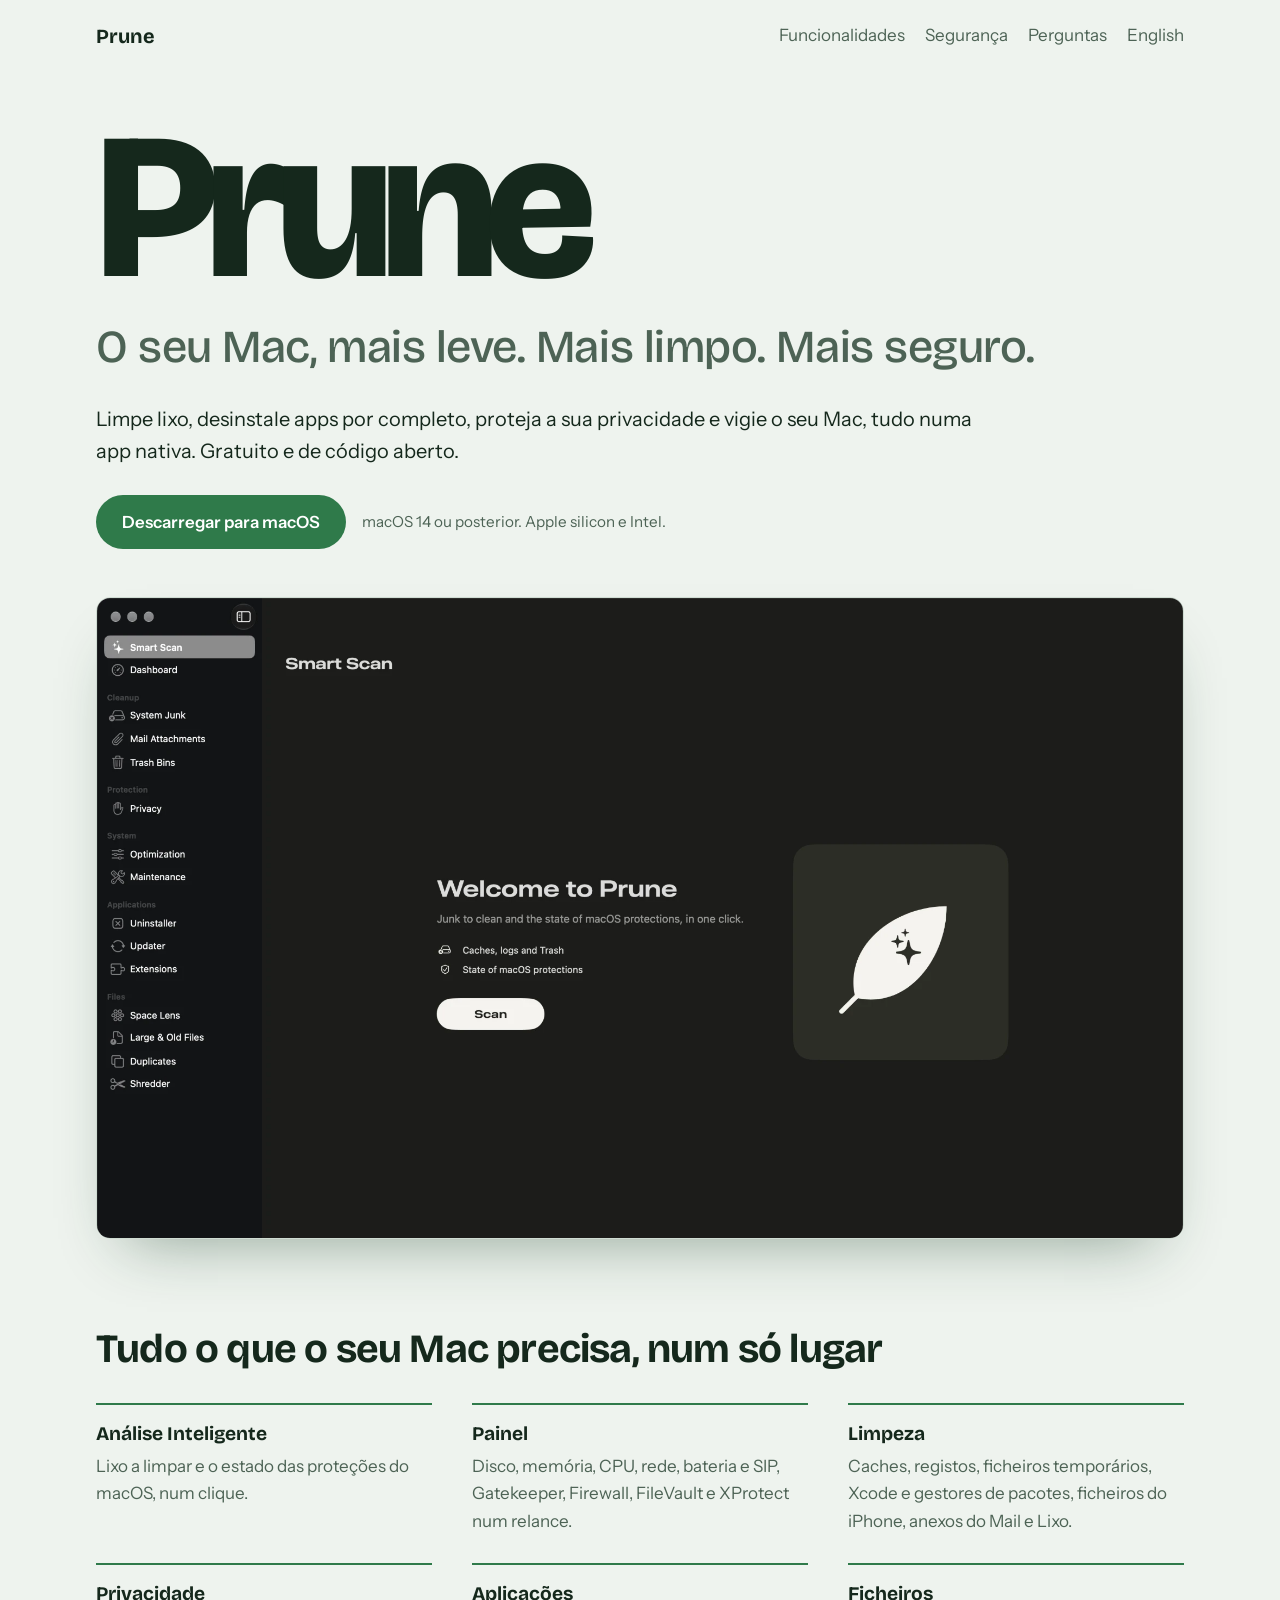
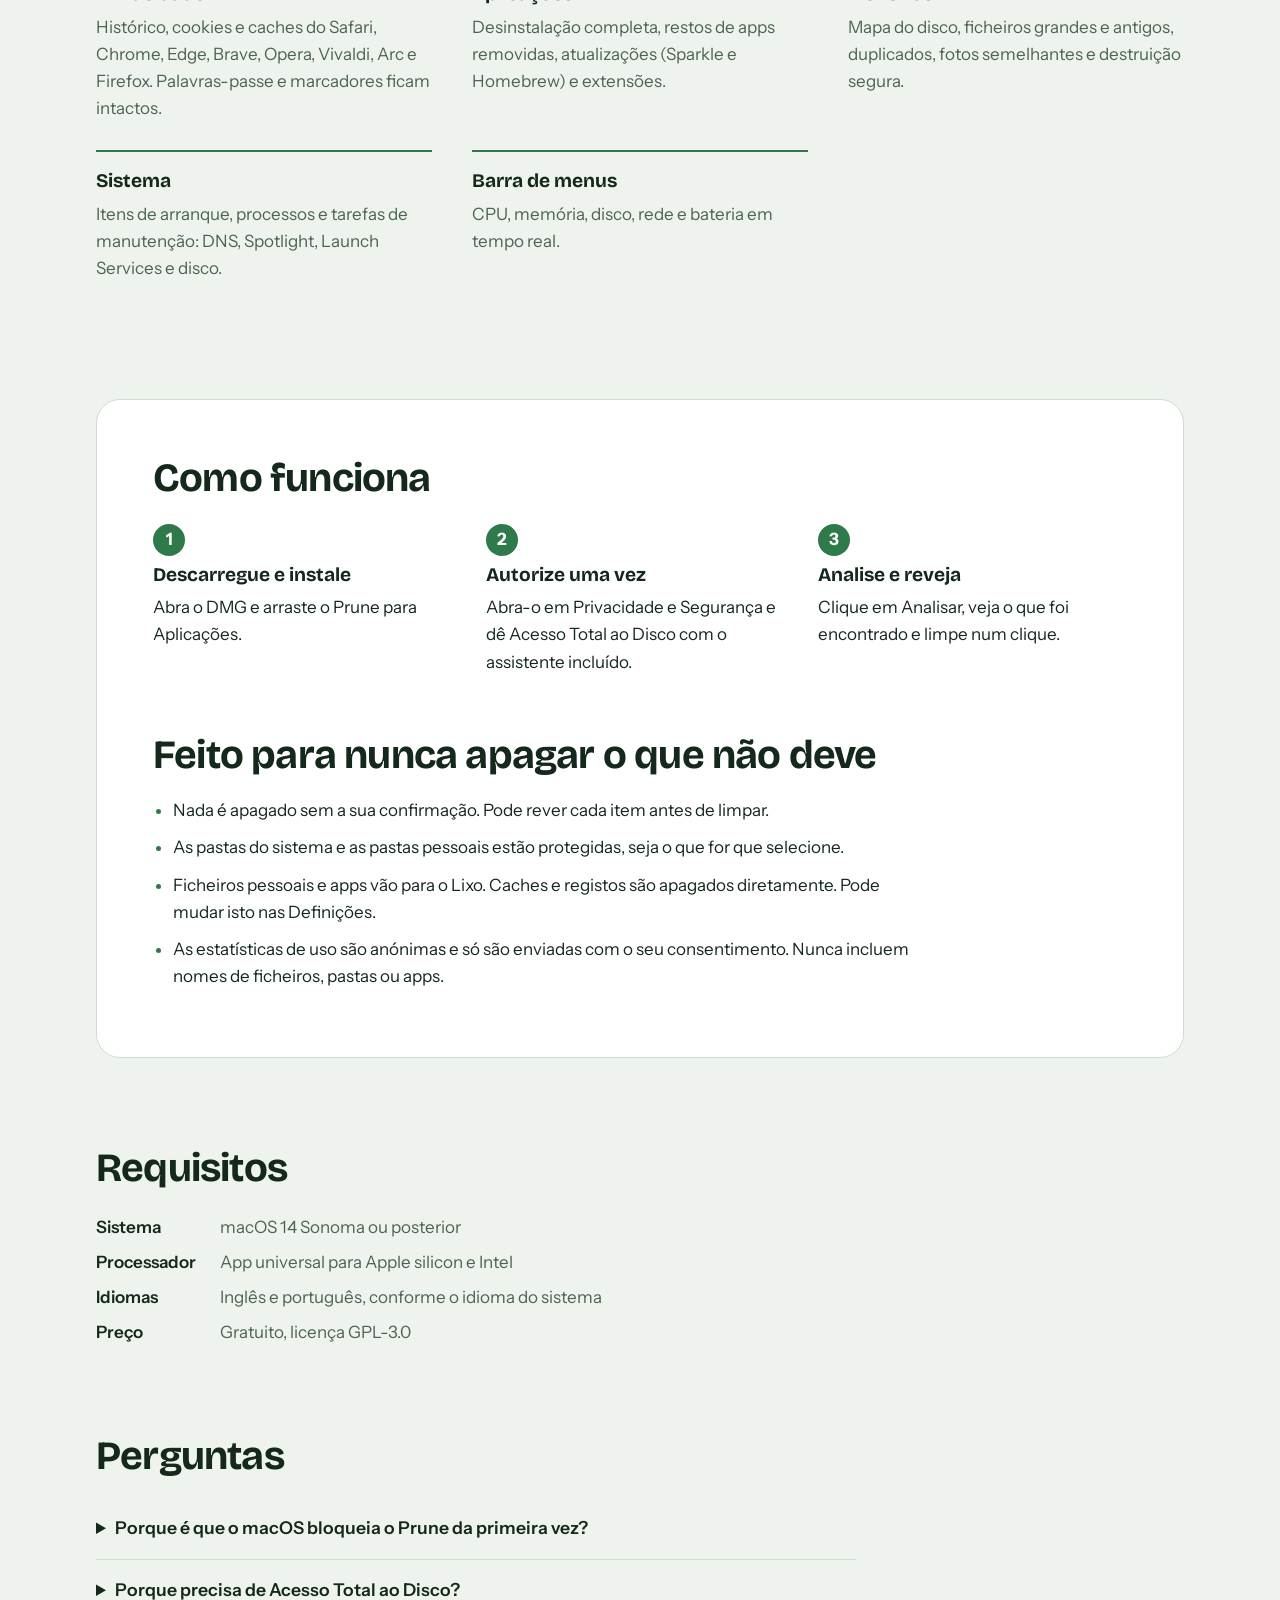
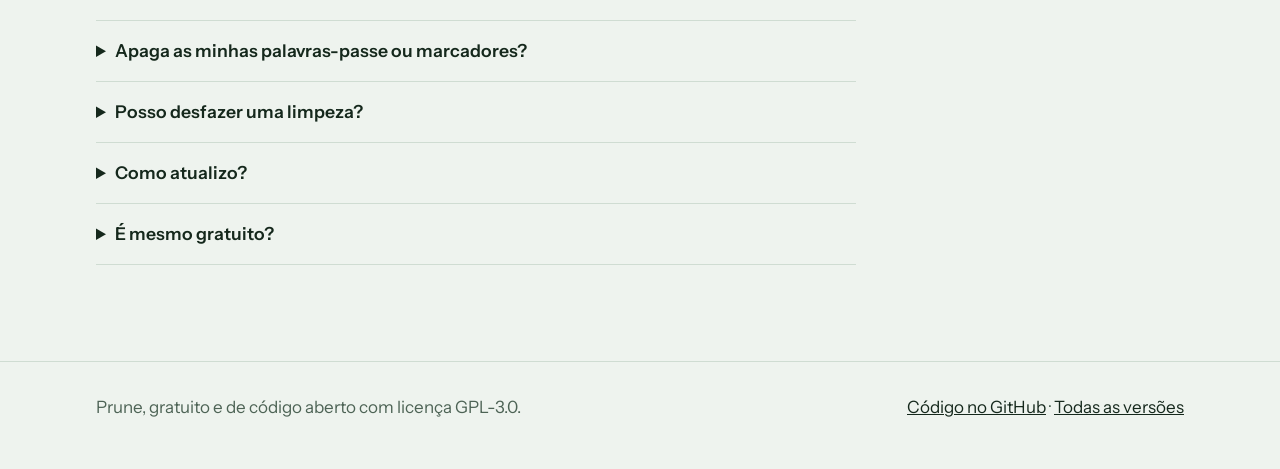
==== site/pt/index.html @ 06bfbdbd "Add the Prune website (1.5.0)" ====
<!doctype html>
<html lang="pt-PT">
<head>
<meta charset="utf-8">
<meta name="viewport" content="width=device-width, initial-scale=1">
<title>Prune para Mac</title>
<meta name="description" content="O Prune é um limpador gratuito e de código aberto para Mac: limpe lixo, desinstale apps por completo, proteja a sua privacidade e vigie o seu Mac.">
<link rel="alternate" hreflang="en" href="../">
<link rel="preconnect" href="https://fonts.googleapis.com">
<link rel="stylesheet" href="https://fonts.googleapis.com/css2?family=Bricolage+Grotesque:wght@500;700;800&family=Instrument+Sans:wght@400;600&display=swap">
<link rel="stylesheet" href="../style.css">
</head>
<body>
<a class="skip" href="#main">Saltar para o conteúdo</a>
<div class="wrap">
<header class="top">
  <a class="brand" href="./">Prune</a>
  <nav aria-label="Principal">
    <a class="opt" href="#features">Funcionalidades</a>
    <a class="opt" href="#safety">Segurança</a>
    <a class="opt" href="#faq">Perguntas</a>
    <a href="../" hreflang="en" lang="en">English</a>
  </nav>
</header>
<main id="main">
<div class="hero">
  <h1>Prune<span>O seu Mac, mais leve. Mais limpo. Mais seguro.</span></h1>
  <p class="lede">Limpe lixo, desinstale apps por completo, proteja a sua privacidade e vigie o seu Mac, tudo numa app nativa. Gratuito e de código aberto.</p>
  <div class="cta">
    <a class="button" href="https://github.com/viniciuslopesgit/prune/releases/latest">Descarregar para macOS</a>
    <p class="note">macOS 14 ou posterior. Apple silicon e Intel.</p>
  </div>
  <figure class="shot"><img src="../screenshot.png" width="2000" height="1177" alt="Análise Inteligente do Prune com o lixo a limpar e o estado das proteções do macOS"></figure>
</div>

<section id="features" aria-labelledby="f-h">
  <h2 id="f-h">Tudo o que o seu Mac precisa, num só lugar</h2>
  <div class="features">
    <div><h3>Análise Inteligente</h3><p>Lixo a limpar e o estado das proteções do macOS, num clique.</p></div>
    <div><h3>Painel</h3><p>Disco, memória, CPU, rede, bateria e SIP, Gatekeeper, Firewall, FileVault e XProtect num relance.</p></div>
    <div><h3>Limpeza</h3><p>Caches, registos, ficheiros temporários, Xcode e gestores de pacotes, ficheiros do iPhone, anexos do Mail e Lixo.</p></div>
    <div><h3>Privacidade</h3><p>Histórico, cookies e caches do Safari, Chrome, Edge, Brave, Opera, Vivaldi, Arc e Firefox. Palavras-passe e marcadores ficam intactos.</p></div>
    <div><h3>Aplicações</h3><p>Desinstalação completa, restos de apps removidas, atualizações (Sparkle e Homebrew) e extensões.</p></div>
    <div><h3>Ficheiros</h3><p>Mapa do disco, ficheiros grandes e antigos, duplicados, fotos semelhantes e destruição segura.</p></div>
    <div><h3>Sistema</h3><p>Itens de arranque, processos e tarefas de manutenção: DNS, Spotlight, Launch Services e disco.</p></div>
    <div><h3>Barra de menus</h3><p>CPU, memória, disco, rede e bateria em tempo real.</p></div>
  </div>
</section>

<div class="safety" id="safety">
<section aria-labelledby="h-h">
  <h2 id="h-h">Como funciona</h2>
  <ol class="steps">
    <li><h3>Descarregue e instale</h3><p>Abra o DMG e arraste o Prune para Aplicações.</p></li>
    <li><h3>Autorize uma vez</h3><p>Abra-o em Privacidade e Segurança e dê Acesso Total ao Disco com o assistente incluído.</p></li>
    <li><h3>Analise e reveja</h3><p>Clique em Analisar, veja o que foi encontrado e limpe num clique.</p></li>
  </ol>
  <h2>Feito para nunca apagar o que não deve</h2>
  <ul class="ticks">
    <li>Nada é apagado sem a sua confirmação. Pode rever cada item antes de limpar.</li>
    <li>As pastas do sistema e as pastas pessoais estão protegidas, seja o que for que selecione.</li>
    <li>Ficheiros pessoais e apps vão para o Lixo. Caches e registos são apagados diretamente. Pode mudar isto nas Definições.</li>
    <li>As estatísticas de uso são anónimas e só são enviadas com o seu consentimento. Nunca incluem nomes de ficheiros, pastas ou apps.</li>
  </ul>
</section>
</div>

<section aria-labelledby="r-h">
  <h2 id="r-h">Requisitos</h2>
  <dl class="req">
    <dt>Sistema</dt><dd>macOS 14 Sonoma ou posterior</dd>
    <dt>Processador</dt><dd>App universal para Apple silicon e Intel</dd>
    <dt>Idiomas</dt><dd>Inglês e português, conforme o idioma do sistema</dd>
    <dt>Preço</dt><dd>Gratuito, licença GPL-3.0</dd>
  </dl>
</section>

<section id="faq" aria-labelledby="q-h">
  <h2 id="q-h">Perguntas</h2>
  <details><summary>Porque é que o macOS bloqueia o Prune da primeira vez?</summary>
    <p>O Prune não está registado na Apple. Autorize-o uma vez em Definições do Sistema, Privacidade e Segurança, Abrir mesmo assim, ou execute no Terminal:</p>
    <pre><code>xattr -dr com.apple.quarantine /Applications/Prune.app</code></pre></details>
  <details><summary>Porque precisa de Acesso Total ao Disco?</summary>
    <p>Caches, registos e dados dos browsers estão em pastas que o macOS protege. Sem acesso, o Prune não os consegue ver nem limpar.</p></details>
  <details><summary>Apaga as minhas palavras-passe ou marcadores?</summary>
    <p>Não. A limpeza de privacidade remove apenas histórico, cookies e caches.</p></details>
  <details><summary>Posso desfazer uma limpeza?</summary>
    <p>Ficheiros pessoais e apps vão para o Lixo, de onde os pode recuperar. Caches e registos são removidos diretamente, porque as apps voltam a criá-los.</p></details>
  <details><summary>Como atualizo?</summary>
    <p>Descarregue a nova versão e substitua a app em Aplicações. As novidades estão no <a href="https://github.com/viniciuslopesgit/prune/blob/main/CHANGELOG.md">registo de alterações</a>.</p></details>
  <details><summary>É mesmo gratuito?</summary>
    <p>Sim. O Prune é de código aberto, com licença GPL-3.0 e o código no GitHub.</p></details>
</section>
</main>
</div>
<footer><div class="wrap">
  <span>Prune, gratuito e de código aberto com licença GPL-3.0.</span>
  <span><a href="https://github.com/viniciuslopesgit/prune">Código no GitHub</a> · <a href="https://github.com/viniciuslopesgit/prune/releases">Todas as versões</a></span>
</div></footer>
</body>
</html>
---- site/style.css ----
:root {
  --bg: #eef3ee;
  --surface: #ffffff;
  --ink: #15281c;
  --muted: #4d6355;
  --leaf: #2f7a4a;
  --leaf-ink: #ffffff;
  --line: #cfdcd2;
  color-scheme: light dark;
}
@media (prefers-color-scheme: dark) {
  :root:not([data-theme="light"]) {
    --bg: #0f1a13; --surface: #16251b; --ink: #e4efe6; --muted: #9db5a4;
    --leaf: #6cc28c; --leaf-ink: #0f1a13; --line: #2a3f31;
  }
}
:root[data-theme="dark"] {
  --bg: #0f1a13; --surface: #16251b; --ink: #e4efe6; --muted: #9db5a4;
  --leaf: #6cc28c; --leaf-ink: #0f1a13; --line: #2a3f31;
}
* { box-sizing: border-box; }
html { scroll-behavior: smooth; }
@media (prefers-reduced-motion: reduce) { html { scroll-behavior: auto; } }
body {
  margin: 0; background: var(--bg); color: var(--ink);
  font: 1.0625rem/1.6 "Instrument Sans", system-ui, sans-serif;
}
h1, h2, h3 { font-family: "Bricolage Grotesque", system-ui, sans-serif; line-height: 1.1; margin: 0 0 .5em; }
h2 { font-size: clamp(1.75rem, 4vw, 2.5rem); letter-spacing: -.02em; }
h3 { font-size: 1.2rem; }
p { margin: 0 0 1em; max-width: 68ch; }
a { color: var(--leaf); }
a:focus-visible, summary:focus-visible { outline: 3px solid var(--leaf); outline-offset: 3px; border-radius: 4px; }
.wrap { max-width: 1120px; margin: 0 auto; padding: 0 16px; }
.skip { position: absolute; left: -999px; }
.skip:focus { left: 16px; top: 16px; background: var(--surface); padding: 8px; }

header.top { display: flex; justify-content: space-between; align-items: center; padding: 20px 0; gap: 16px; }
.brand { font-family: "Bricolage Grotesque", sans-serif; font-weight: 700; font-size: 1.25rem; color: var(--ink); text-decoration: none; }
.top nav { display: flex; gap: 20px; flex-wrap: wrap; }
.top nav a { color: var(--muted); text-decoration: none; }
.top nav a:hover { color: var(--ink); }

.hero { padding: 48px 0 0; }
.hero h1 {
  font-size: clamp(4.5rem, 18vw, 13rem); font-weight: 800; letter-spacing: -.06em;
  margin: 0; line-height: .85;
}
.hero h1 span { display: block; font-size: .22em; font-weight: 500; letter-spacing: -.01em; color: var(--muted); margin-top: .5em; line-height: 1.2; }
.hero .lede { font-size: 1.25rem; margin-top: 28px; }
.cta { display: flex; gap: 16px; align-items: center; flex-wrap: wrap; margin: 28px 0 8px; }
.button {
  background: var(--leaf); color: var(--leaf-ink); text-decoration: none; font-weight: 600;
  padding: 14px 26px; border-radius: 999px; font-size: 1.05rem;
}
.button:hover { filter: brightness(1.08); }
.note { color: var(--muted); font-size: .95rem; margin: 0; }
.shot { margin: 48px 0 0; }
.shot img { width: 100%; height: auto; display: block; border-radius: 14px; border: 1px solid var(--line); box-shadow: 0 30px 60px -30px rgba(21, 60, 35, .45); }

section { padding: 88px 0 0; }
.features { display: grid; grid-template-columns: repeat(auto-fit, minmax(260px, 1fr)); gap: 0 40px; margin-top: 32px; }
.features div { border-top: 2px solid var(--leaf); padding: 18px 0 28px; }
.features p { color: var(--muted); margin: 0; }

.safety { background: var(--surface); border: 1px solid var(--line); border-radius: 24px; padding: clamp(24px, 5vw, 56px); margin-top: 88px; }
.safety section { padding: 0; }
ol.steps { padding: 0; list-style: none; counter-reset: s; display: grid; grid-template-columns: repeat(auto-fit, minmax(220px, 1fr)); gap: 24px; margin: 24px 0 40px; }
ol.steps li { counter-increment: s; }
ol.steps li::before { content: counter(s); display: inline-grid; place-items: center; width: 2rem; height: 2rem; border-radius: 50%; background: var(--leaf); color: var(--leaf-ink); font-weight: 700; margin-bottom: 8px; }
ul.ticks { padding-left: 1.2em; margin: 0; }
ul.ticks li { margin-bottom: .6em; max-width: 68ch; }
ul.ticks li::marker { color: var(--leaf); }

dl.req { display: grid; grid-template-columns: max-content 1fr; gap: 8px 24px; margin: 24px 0 0; }
dl.req dt { font-weight: 600; }
dl.req dd { margin: 0; color: var(--muted); }
pre { background: var(--surface); border: 1px solid var(--line); padding: 12px 16px; border-radius: 8px; overflow-x: auto; font-size: .9rem; }

details { border-bottom: 1px solid var(--line); padding: 16px 0; max-width: 760px; }
summary { cursor: pointer; font-weight: 600; font-size: 1.1rem; }
details p { margin: 12px 0 0; color: var(--muted); }

footer { margin-top: 96px; padding: 32px 0 48px; border-top: 1px solid var(--line); color: var(--muted); }
footer .wrap { display: flex; justify-content: space-between; gap: 16px; flex-wrap: wrap; }
footer a { color: var(--ink); }
@media (max-width: 600px) { .top nav a.opt { display: none; } dl.req { grid-template-columns: 1fr; } dl.req dd { margin-bottom: 8px; } }
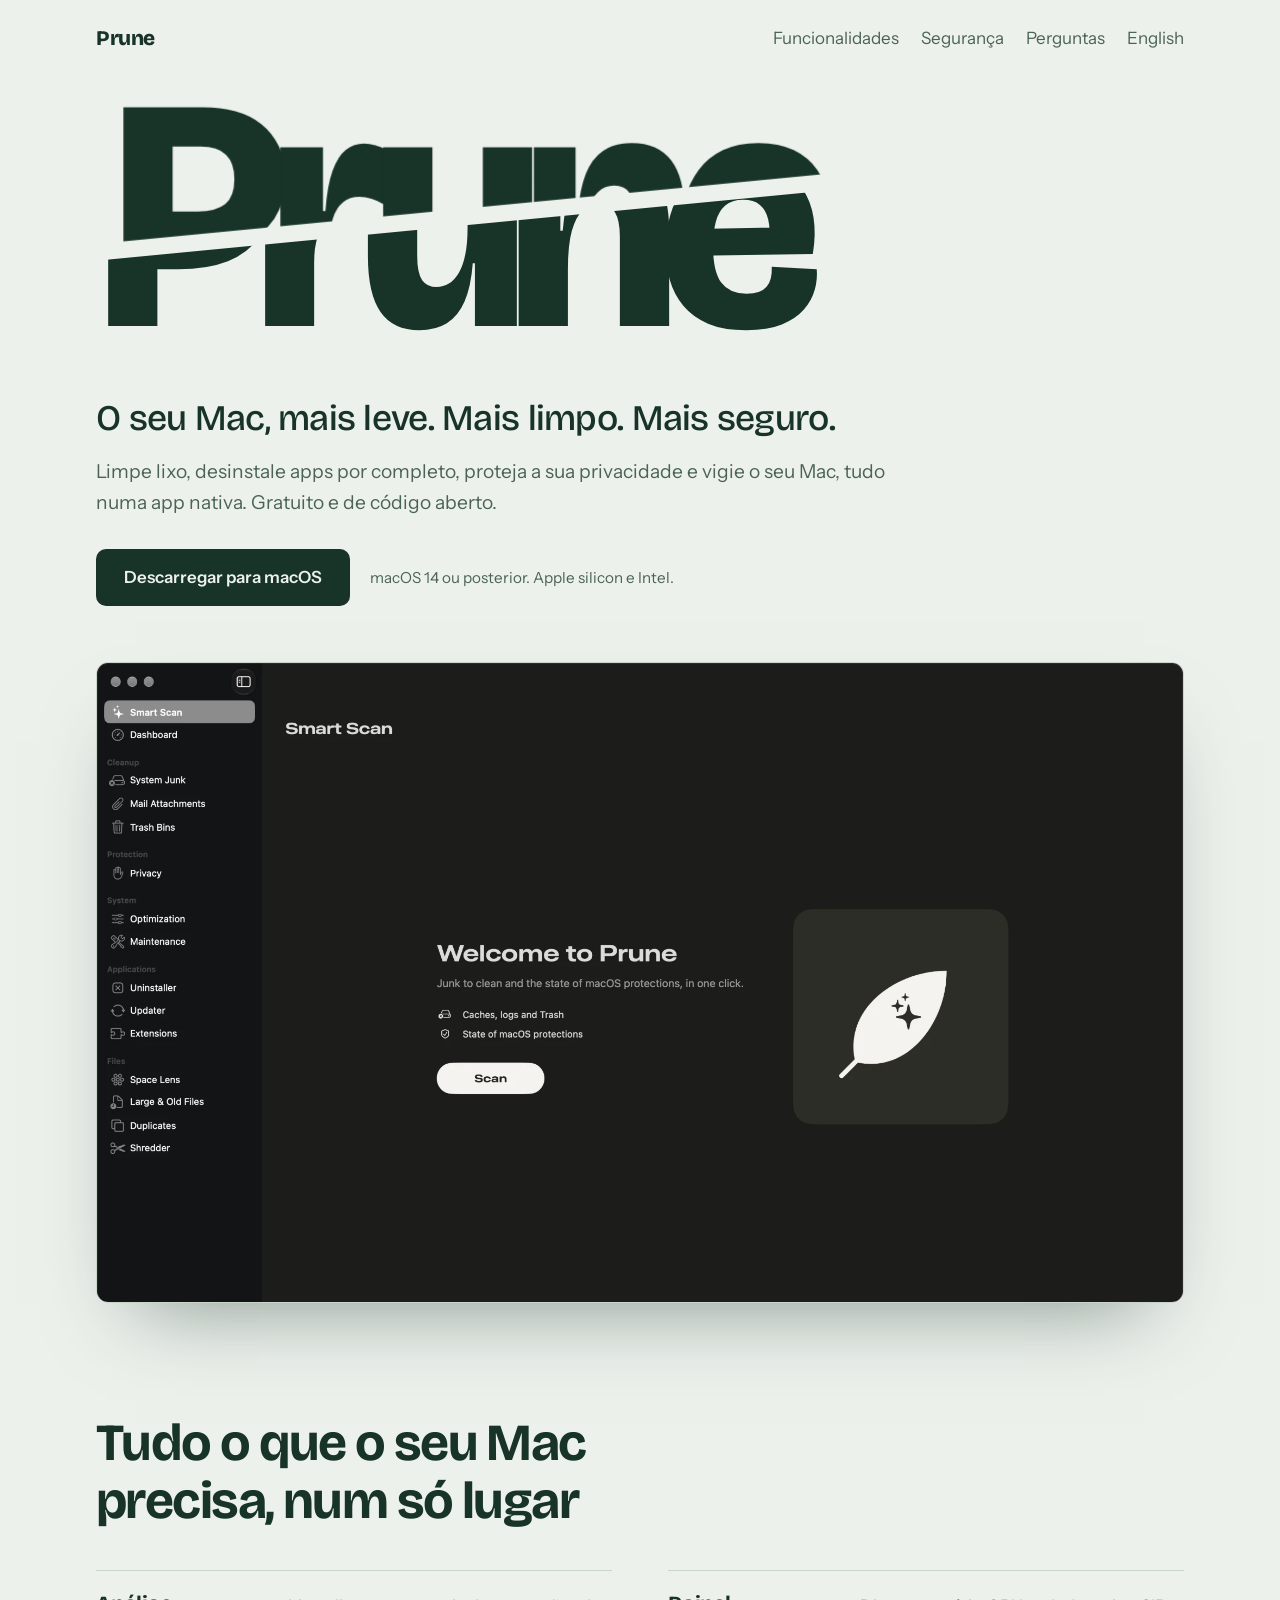
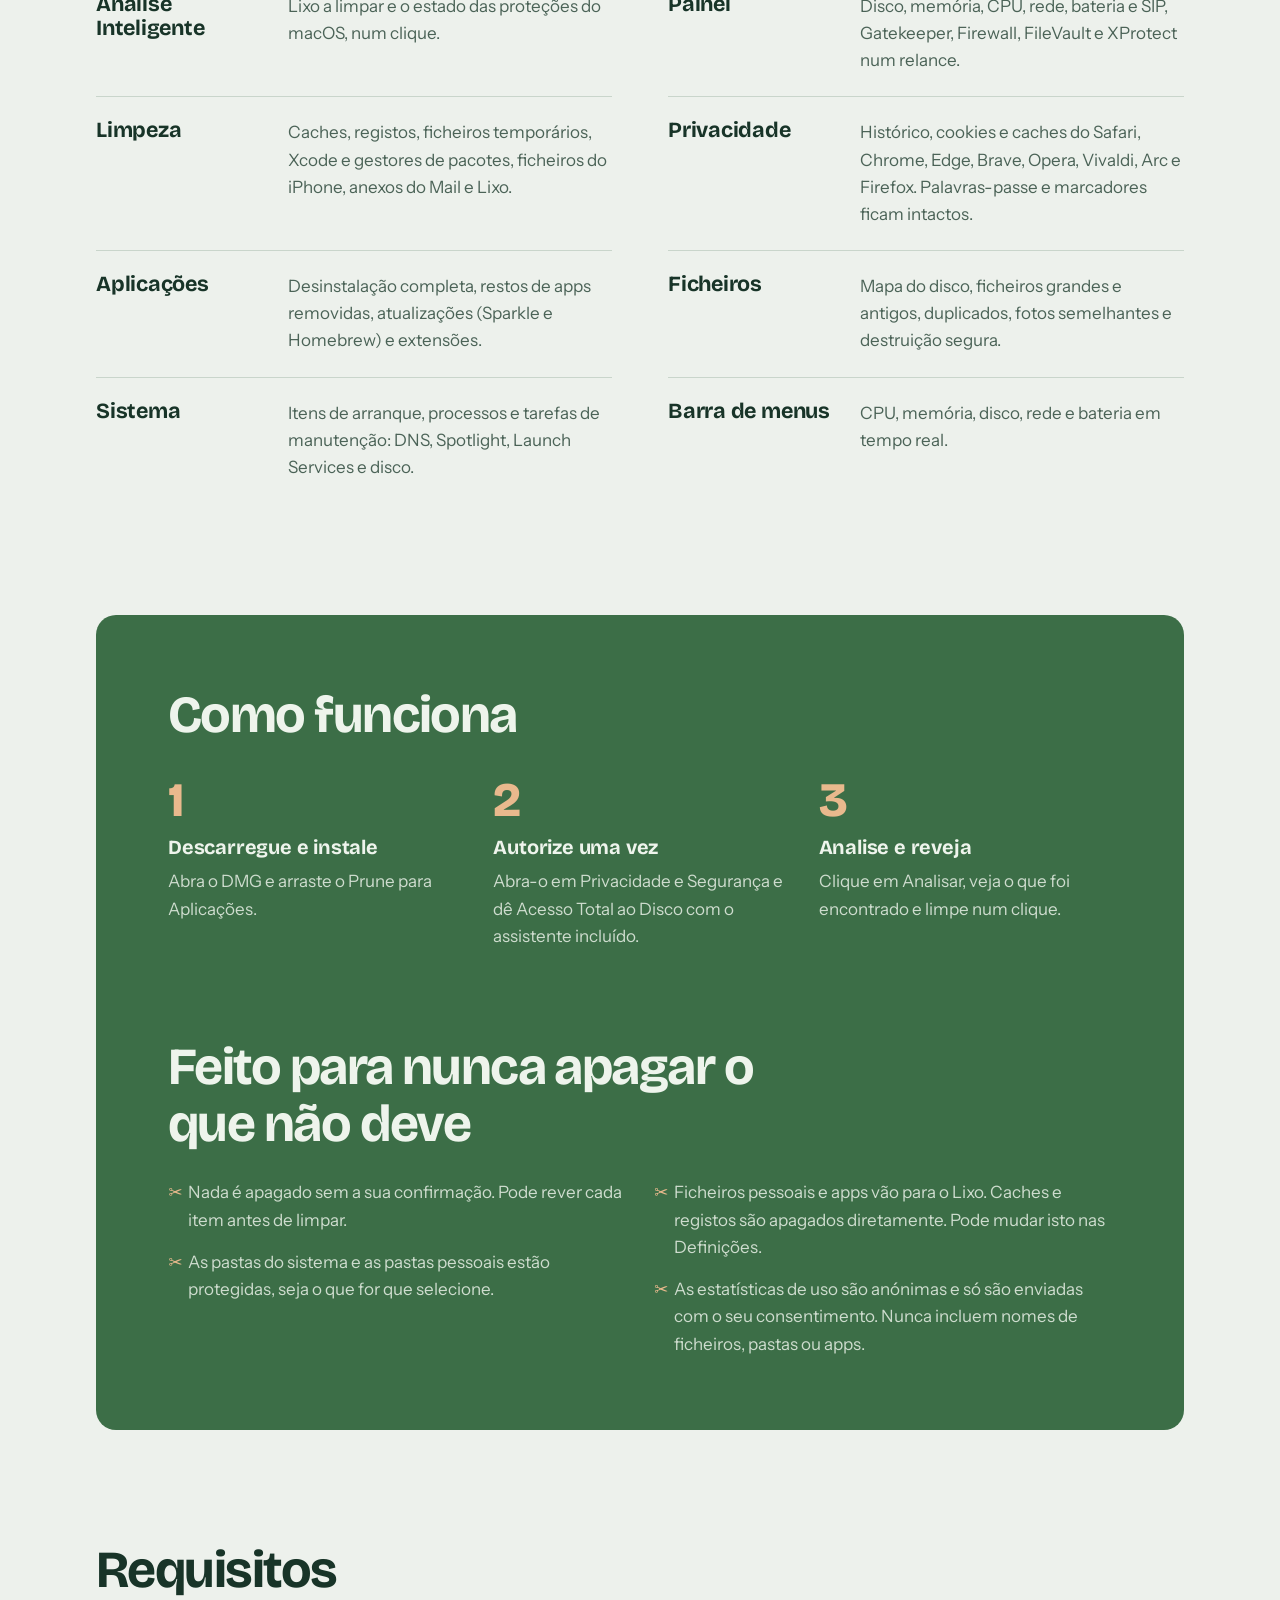
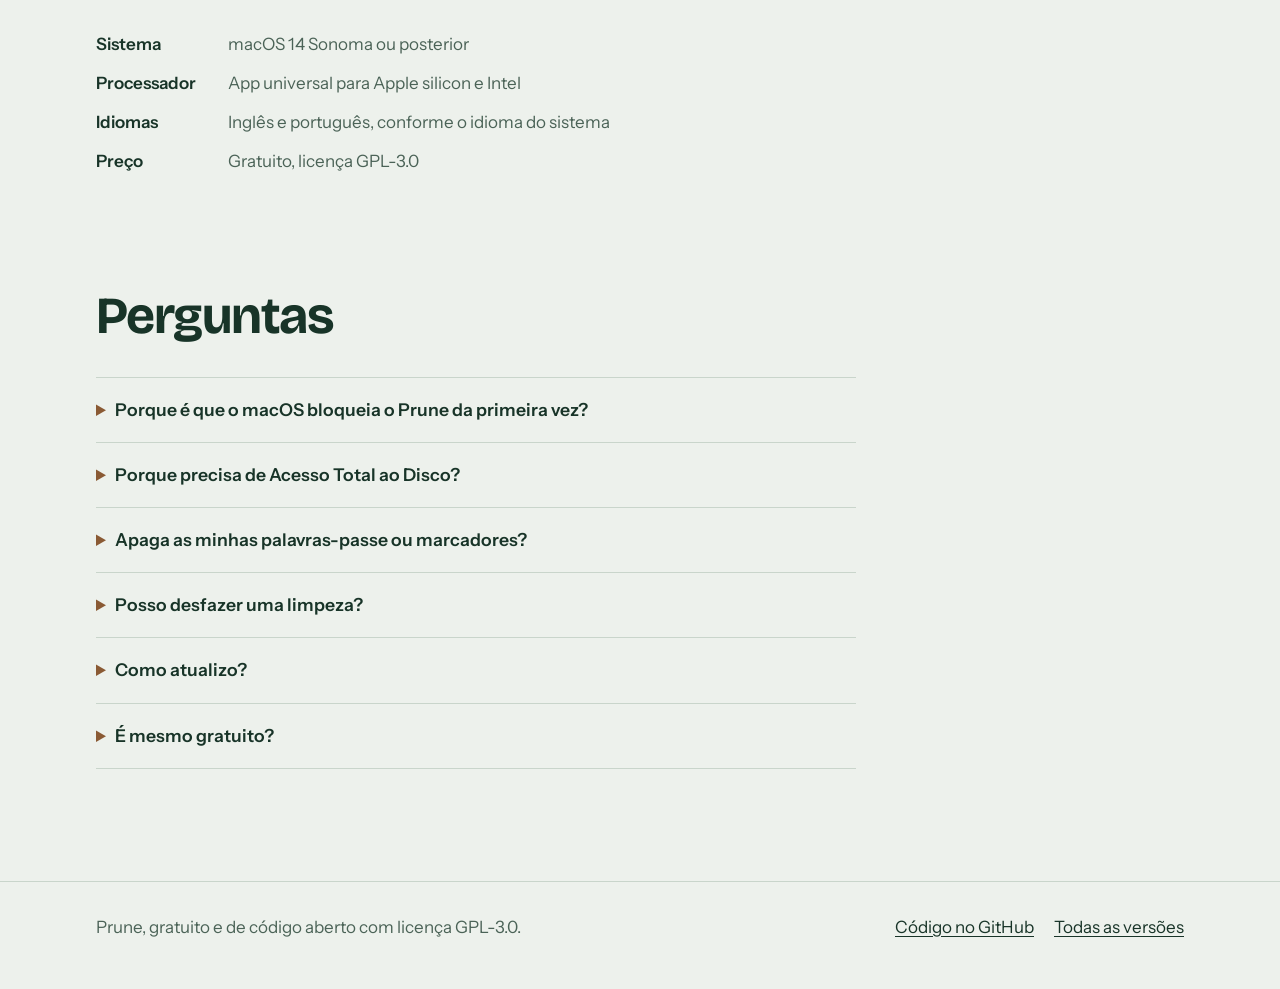
==== commit ee7ca785: "Redesign the website and publish it on GitHub Pages (1.6.0)" ====
--- a/site/pt/index.html
+++ b/site/pt/index.html
@@ -24,7 +24,8 @@
 </header>
 <main id="main">
 <div class="hero">
-  <h1>Prune<span>O seu Mac, mais leve. Mais limpo. Mais seguro.</span></h1>
+  <h1 class="mark" aria-label="Prune"><span class="piece top" aria-hidden="true">Prune</span><span class="piece low" aria-hidden="true">Prune</span></h1>
+  <p class="tagline">O seu Mac, mais leve. Mais limpo. Mais seguro.</p>
   <p class="lede">Limpe lixo, desinstale apps por completo, proteja a sua privacidade e vigie o seu Mac, tudo numa app nativa. Gratuito e de código aberto.</p>
   <div class="cta">
     <a class="button" href="https://github.com/viniciuslopesgit/prune/releases/latest">Descarregar para macOS</a>
@@ -95,7 +96,7 @@
 </div>
 <footer><div class="wrap">
   <span>Prune, gratuito e de código aberto com licença GPL-3.0.</span>
-  <span><a href="https://github.com/viniciuslopesgit/prune">Código no GitHub</a> · <a href="https://github.com/viniciuslopesgit/prune/releases">Todas as versões</a></span>
+  <span><a href="https://github.com/viniciuslopesgit/prune">Código no GitHub</a> <a href="https://github.com/viniciuslopesgit/prune/releases">Todas as versões</a></span>
 </div></footer>
 </body>
 </html>
--- a/site/style.css
+++ b/site/style.css
@@ -1,87 +1,122 @@
+/* Prune: a pruning cut through the wordmark is the one bold moment; the rest stays quiet. */
 :root {
-  --bg: #eef3ee;
-  --surface: #ffffff;
-  --ink: #15281c;
-  --muted: #4d6355;
-  --leaf: #2f7a4a;
-  --leaf-ink: #ffffff;
-  --line: #cfdcd2;
+  --paper: #edf1ec;   /* pale leaf-grey */
+  --sheet: #f7f9f6;
+  --ink: #183428;     /* bottle green */
+  --muted: #4b6357;
+  --moss: #3c6e47;
+  --bark: #8a5a34;    /* the cut, step numbers */
+  --line: #c9d5cb;
+  --on-moss: #eef4ec;
   color-scheme: light dark;
 }
 @media (prefers-color-scheme: dark) {
   :root:not([data-theme="light"]) {
-    --bg: #0f1a13; --surface: #16251b; --ink: #e4efe6; --muted: #9db5a4;
-    --leaf: #6cc28c; --leaf-ink: #0f1a13; --line: #2a3f31;
+    --paper: #16201a; --sheet: #1c2921; --ink: #e2ebe0; --muted: #a2b5a7;
+    --moss: #2f5a3a; --bark: #d39a68; --line: #2c3d32; --on-moss: #eef4ec;
   }
 }
 :root[data-theme="dark"] {
-  --bg: #0f1a13; --surface: #16251b; --ink: #e4efe6; --muted: #9db5a4;
-  --leaf: #6cc28c; --leaf-ink: #0f1a13; --line: #2a3f31;
+  --paper: #16201a; --sheet: #1c2921; --ink: #e2ebe0; --muted: #a2b5a7;
+  --moss: #2f5a3a; --bark: #d39a68; --line: #2c3d32; --on-moss: #eef4ec;
 }
+
 * { box-sizing: border-box; }
 html { scroll-behavior: smooth; }
-@media (prefers-reduced-motion: reduce) { html { scroll-behavior: auto; } }
 body {
-  margin: 0; background: var(--bg); color: var(--ink);
+  margin: 0; background: var(--paper); color: var(--ink);
   font: 1.0625rem/1.6 "Instrument Sans", system-ui, sans-serif;
 }
 h1, h2, h3 { font-family: "Bricolage Grotesque", system-ui, sans-serif; line-height: 1.1; margin: 0 0 .5em; }
-h2 { font-size: clamp(1.75rem, 4vw, 2.5rem); letter-spacing: -.02em; }
-h3 { font-size: 1.2rem; }
-p { margin: 0 0 1em; max-width: 68ch; }
-a { color: var(--leaf); }
-a:focus-visible, summary:focus-visible { outline: 3px solid var(--leaf); outline-offset: 3px; border-radius: 4px; }
+h2 { font-size: clamp(2rem, 5vw, 3.25rem); font-weight: 700; letter-spacing: -.03em; max-width: 18ch; }
+h3 { font-size: 1.25rem; font-weight: 700; letter-spacing: -.01em; }
+p { margin: 0 0 1em; max-width: 64ch; }
+a { color: var(--moss); text-underline-offset: 3px; }
+a:focus-visible, summary:focus-visible { outline: 3px solid var(--bark); outline-offset: 3px; border-radius: 4px; }
 .wrap { max-width: 1120px; margin: 0 auto; padding: 0 16px; }
 .skip { position: absolute; left: -999px; }
-.skip:focus { left: 16px; top: 16px; background: var(--surface); padding: 8px; }
+.skip:focus { left: 16px; top: 16px; background: var(--sheet); padding: 8px; z-index: 2; }
 
-header.top { display: flex; justify-content: space-between; align-items: center; padding: 20px 0; gap: 16px; }
-.brand { font-family: "Bricolage Grotesque", sans-serif; font-weight: 700; font-size: 1.25rem; color: var(--ink); text-decoration: none; }
-.top nav { display: flex; gap: 20px; flex-wrap: wrap; }
+header.top { display: flex; justify-content: space-between; align-items: center; padding: 22px 0; gap: 16px; }
+.brand { font-family: "Bricolage Grotesque", sans-serif; font-weight: 800; font-size: 1.3rem; color: var(--ink); text-decoration: none; letter-spacing: -.02em; }
+.top nav { display: flex; gap: 22px; flex-wrap: wrap; }
 .top nav a { color: var(--muted); text-decoration: none; }
-.top nav a:hover { color: var(--ink); }
+.top nav a:hover { color: var(--ink); text-decoration: underline; }
 
-.hero { padding: 48px 0 0; }
-.hero h1 {
-  font-size: clamp(4.5rem, 18vw, 13rem); font-weight: 800; letter-spacing: -.06em;
-  margin: 0; line-height: .85;
+/* Hero: the wordmark, cut on a diagonal like a pruned branch */
+.hero { padding: 24px 0 0; }
+.mark {
+  position: relative; display: grid; margin: 0;
+  font-size: clamp(5.5rem, 27vw, 19rem); font-weight: 800; letter-spacing: -.065em;
+  line-height: .82; padding-bottom: .06em;
 }
-.hero h1 span { display: block; font-size: .22em; font-weight: 500; letter-spacing: -.01em; color: var(--muted); margin-top: .5em; line-height: 1.2; }
-.hero .lede { font-size: 1.25rem; margin-top: 28px; }
-.cta { display: flex; gap: 16px; align-items: center; flex-wrap: wrap; margin: 28px 0 8px; }
+.piece { grid-area: 1 / 1; }
+.piece.top { clip-path: polygon(0 0, 100% 0, 100% 22%, 0 64%); transform: translate(.05em, -.06em); }
+.piece.low { clip-path: polygon(0 64%, 100% 22%, 100% 100%, 0 100%); }
+@media (prefers-reduced-motion: no-preference) {
+  html { scroll-behavior: smooth; }
+  .piece.top { animation: snip .9s cubic-bezier(.2, .8, .2, 1) .35s both; }
+  @keyframes snip { from { transform: none; } }
+}
+@media (prefers-reduced-motion: reduce) { html { scroll-behavior: auto; } }
+
+.tagline { font-family: "Bricolage Grotesque", sans-serif; font-size: clamp(1.5rem, 3.4vw, 2.25rem); font-weight: 500; letter-spacing: -.02em; line-height: 1.2; margin: 28px 0 0; }
+.hero .lede { font-size: 1.2rem; color: var(--muted); margin-top: 16px; }
+.cta { display: flex; gap: 20px; align-items: center; flex-wrap: wrap; margin: 32px 0 8px; }
 .button {
-  background: var(--leaf); color: var(--leaf-ink); text-decoration: none; font-weight: 600;
-  padding: 14px 26px; border-radius: 999px; font-size: 1.05rem;
+  background: var(--ink); color: var(--paper); text-decoration: none; font-weight: 600;
+  padding: 15px 28px; border-radius: 10px; font-size: 1.05rem;
 }
-.button:hover { filter: brightness(1.08); }
+.button:hover { background: var(--moss); color: var(--on-moss); }
 .note { color: var(--muted); font-size: .95rem; margin: 0; }
-.shot { margin: 48px 0 0; }
-.shot img { width: 100%; height: auto; display: block; border-radius: 14px; border: 1px solid var(--line); box-shadow: 0 30px 60px -30px rgba(21, 60, 35, .45); }
+.shot { margin: 56px 0 0; }
+.shot img { width: 100%; height: auto; display: block; border-radius: 12px; border: 1px solid var(--line); box-shadow: 0 40px 80px -40px rgba(24, 52, 40, .5); }
 
-section { padding: 88px 0 0; }
-.features { display: grid; grid-template-columns: repeat(auto-fit, minmax(260px, 1fr)); gap: 0 40px; margin-top: 32px; }
-.features div { border-top: 2px solid var(--leaf); padding: 18px 0 28px; }
+section { padding: 112px 0 0; }
+
+/* Features: a plain index of what Prune does, names set large */
+.features { display: grid; grid-template-columns: repeat(2, 1fr); gap: 0 56px; margin-top: 40px; }
+.features div { display: grid; grid-template-columns: 11rem 1fr; gap: 16px; padding: 22px 0; border-top: 1px solid var(--line); }
+.features h3 { margin: 0; font-size: 1.35rem; }
 .features p { color: var(--muted); margin: 0; }
 
-.safety { background: var(--surface); border: 1px solid var(--line); border-radius: 24px; padding: clamp(24px, 5vw, 56px); margin-top: 88px; }
+/* Safety: the one inverted block */
+.safety { background: var(--moss); color: var(--on-moss); border-radius: 20px; padding: clamp(28px, 6vw, 72px); margin-top: 112px; }
 .safety section { padding: 0; }
-ol.steps { padding: 0; list-style: none; counter-reset: s; display: grid; grid-template-columns: repeat(auto-fit, minmax(220px, 1fr)); gap: 24px; margin: 24px 0 40px; }
+.safety h2 { color: var(--on-moss); }
+.safety h2 + ul { margin-top: 24px; }
+ol.steps { padding: 0; list-style: none; counter-reset: s; display: grid; grid-template-columns: repeat(auto-fit, minmax(180px, 1fr)); gap: 32px; margin: 32px 0 72px; }
 ol.steps li { counter-increment: s; }
-ol.steps li::before { content: counter(s); display: inline-grid; place-items: center; width: 2rem; height: 2rem; border-radius: 50%; background: var(--leaf); color: var(--leaf-ink); font-weight: 700; margin-bottom: 8px; }
-ul.ticks { padding-left: 1.2em; margin: 0; }
-ul.ticks li { margin-bottom: .6em; max-width: 68ch; }
-ul.ticks li::marker { color: var(--leaf); }
+ol.steps li::before { content: counter(s); display: block; font: 800 3rem/1 "Bricolage Grotesque", sans-serif; color: #e9b98d; margin-bottom: 12px; }
+ol.steps p, ul.ticks li { color: color-mix(in srgb, var(--on-moss) 82%, transparent); }
+ul.ticks { padding-left: 1.2em; margin: 0; columns: 2 300px; column-gap: 48px; }
+ul.ticks li { margin-bottom: .9em; break-inside: avoid; }
+ul.ticks li::marker { content: "✂  "; color: #e9b98d; }
 
-dl.req { display: grid; grid-template-columns: max-content 1fr; gap: 8px 24px; margin: 24px 0 0; }
+dl.req { display: grid; grid-template-columns: max-content 1fr; gap: 12px 32px; margin: 32px 0 0; }
 dl.req dt { font-weight: 600; }
 dl.req dd { margin: 0; color: var(--muted); }
-pre { background: var(--surface); border: 1px solid var(--line); padding: 12px 16px; border-radius: 8px; overflow-x: auto; font-size: .9rem; }
+pre { background: var(--sheet); border: 1px solid var(--line); padding: 12px 16px; border-radius: 8px; overflow-x: auto; font-size: .9rem; }
 
-details { border-bottom: 1px solid var(--line); padding: 16px 0; max-width: 760px; }
+details { border-bottom: 1px solid var(--line); padding: 18px 0; max-width: 760px; }
+details:first-of-type { border-top: 1px solid var(--line); margin-top: 32px; }
 summary { cursor: pointer; font-weight: 600; font-size: 1.1rem; }
+summary::marker { color: var(--bark); }
 details p { margin: 12px 0 0; color: var(--muted); }
 
-footer { margin-top: 96px; padding: 32px 0 48px; border-top: 1px solid var(--line); color: var(--muted); }
+footer { margin-top: 112px; padding: 32px 0 48px; border-top: 1px solid var(--line); color: var(--muted); }
 footer .wrap { display: flex; justify-content: space-between; gap: 16px; flex-wrap: wrap; }
+footer span:last-child { display: flex; gap: 20px; }
 footer a { color: var(--ink); }
-@media (max-width: 600px) { .top nav a.opt { display: none; } dl.req { grid-template-columns: 1fr; } dl.req dd { margin-bottom: 8px; } }
+
+@media (max-width: 760px) {
+  .features { grid-template-columns: 1fr; }
+  .features div { grid-template-columns: 1fr; gap: 6px; }
+}
+@media (max-width: 600px) {
+  .top nav a.opt { display: none; }
+  dl.req { grid-template-columns: 1fr; gap: 2px; }
+  dl.req dd { margin-bottom: 12px; }
+  section { padding-top: 80px; }
+  .safety { margin-top: 80px; }
+}
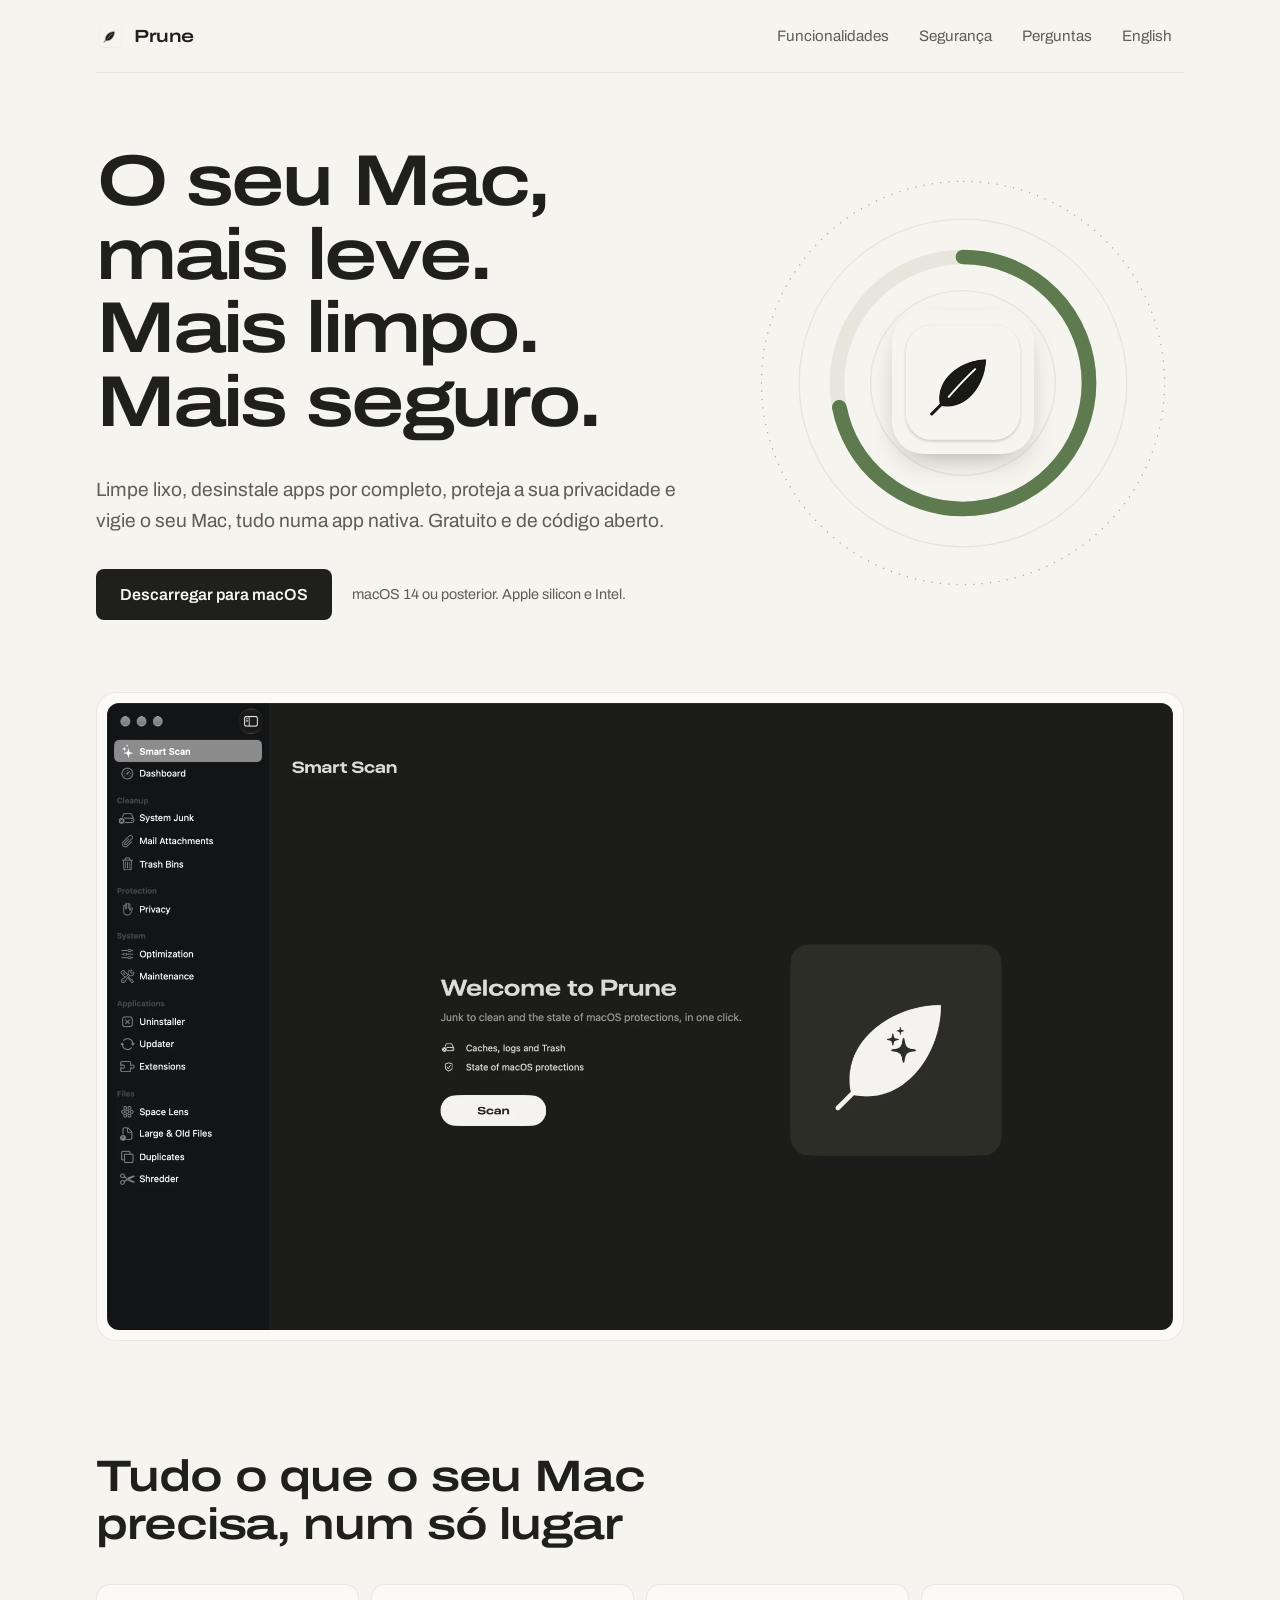
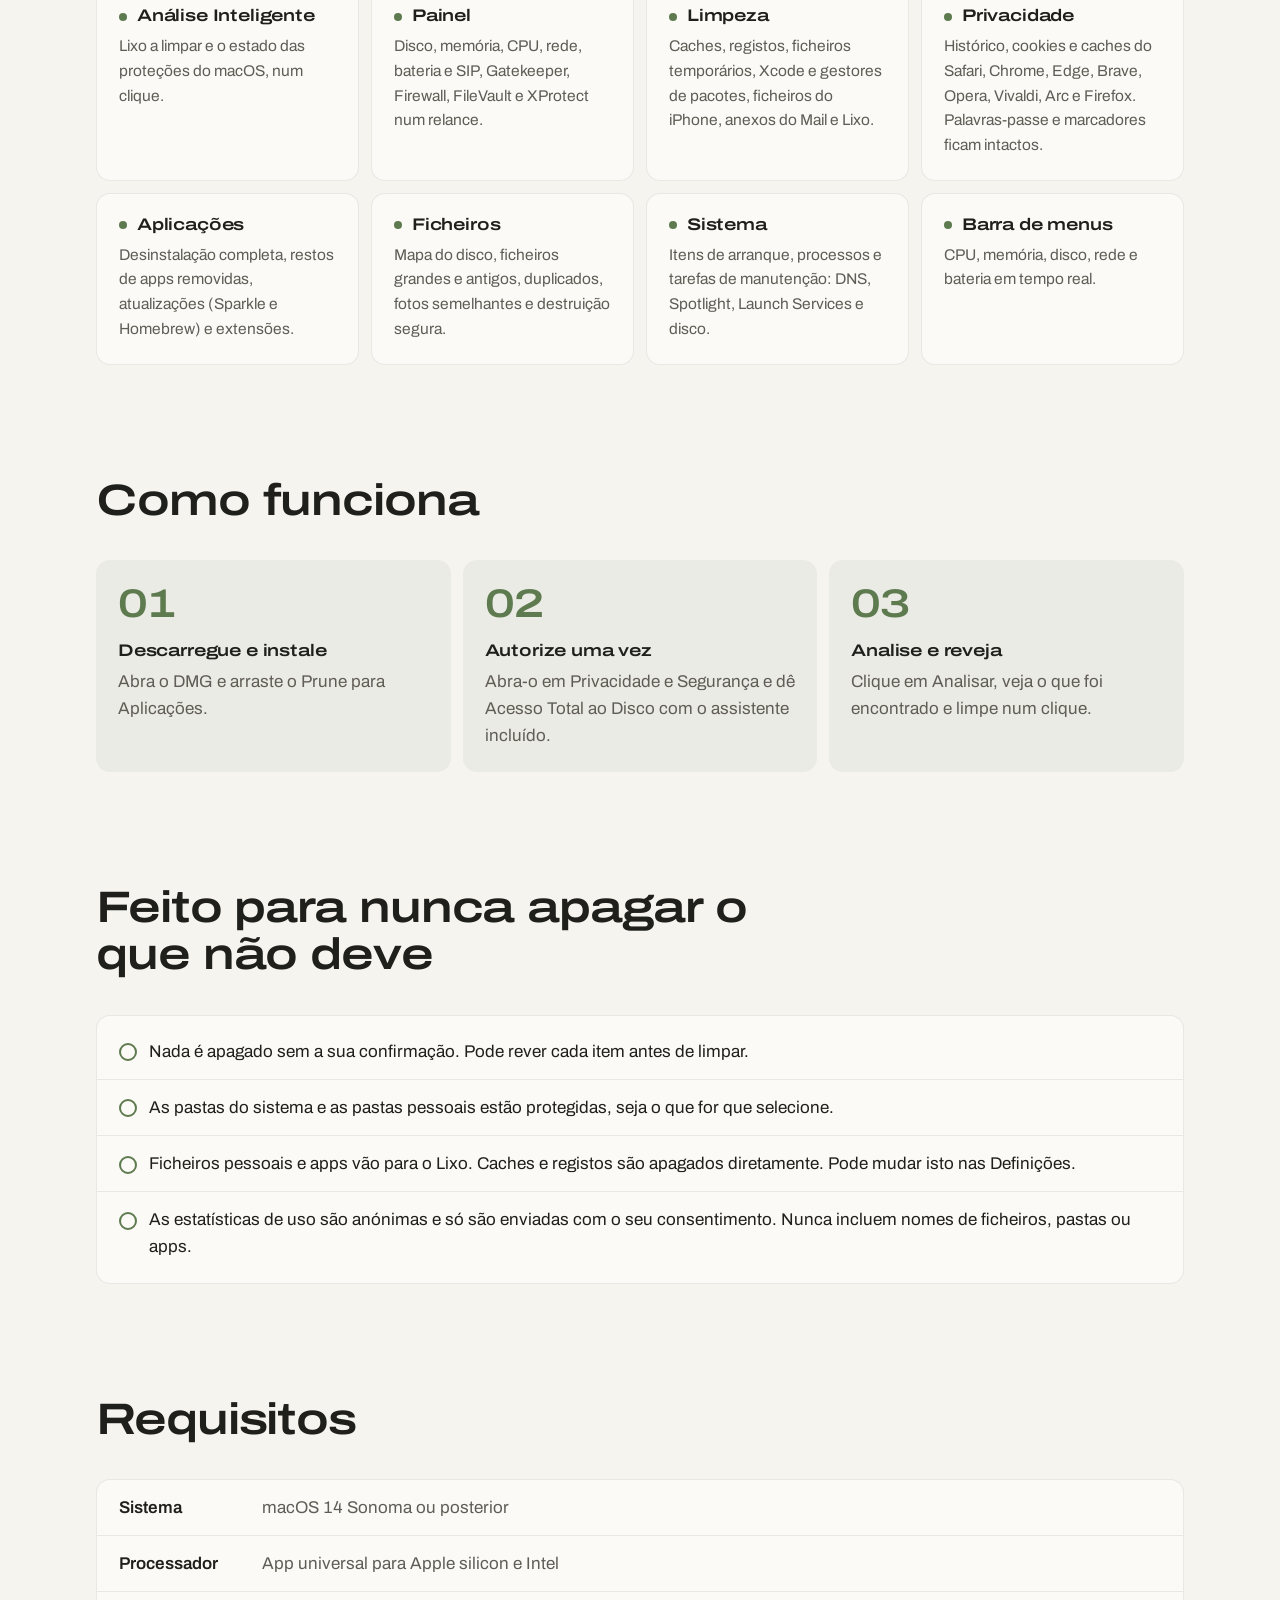
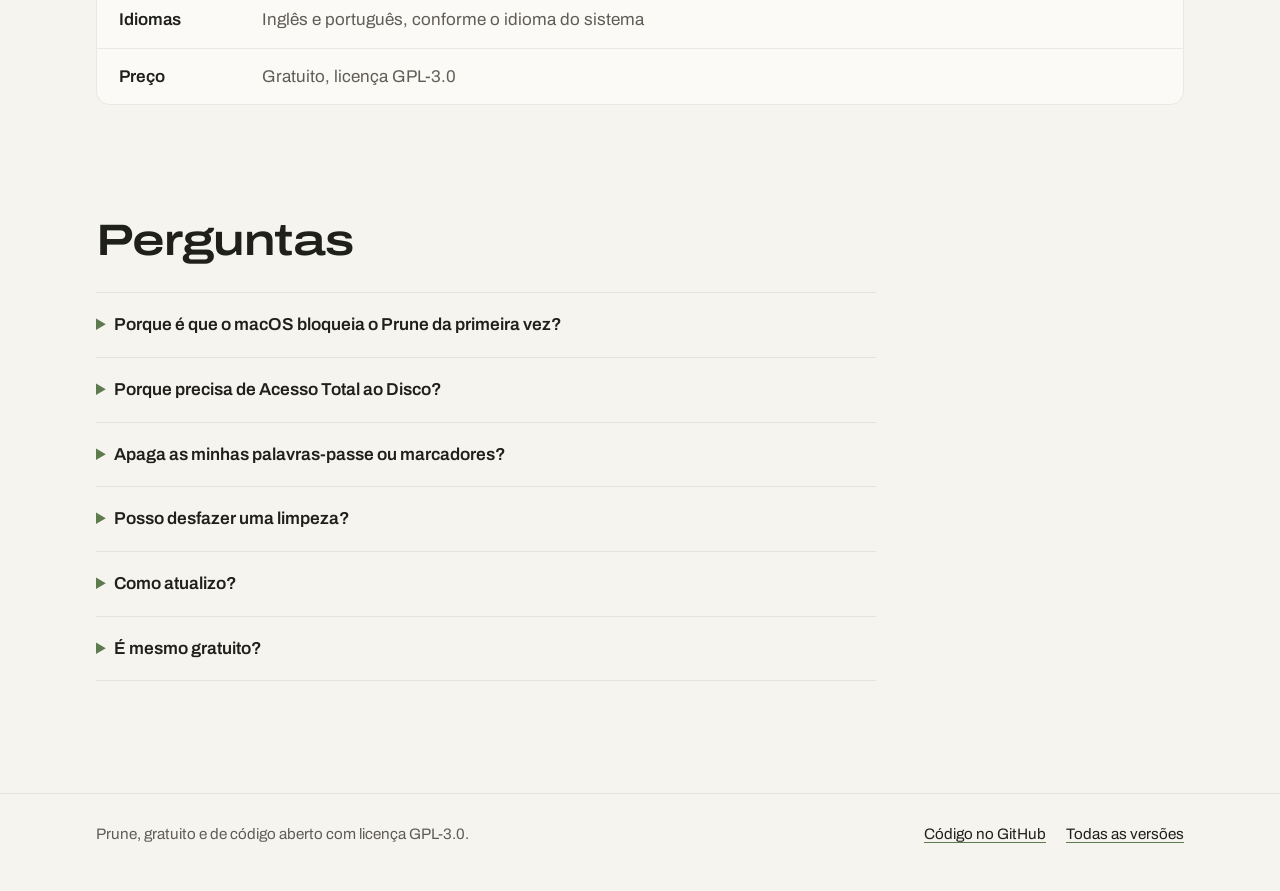
==== commit 30160bbc: "Match the website to the app's design (1.6.1)" ====
--- a/site/pt/index.html
+++ b/site/pt/index.html
@@ -7,14 +7,14 @@
 <meta name="description" content="O Prune é um limpador gratuito e de código aberto para Mac: limpe lixo, desinstale apps por completo, proteja a sua privacidade e vigie o seu Mac.">
 <link rel="alternate" hreflang="en" href="../">
 <link rel="preconnect" href="https://fonts.googleapis.com">
-<link rel="stylesheet" href="https://fonts.googleapis.com/css2?family=Bricolage+Grotesque:wght@500;700;800&family=Instrument+Sans:wght@400;600&display=swap">
+<link rel="stylesheet" href="https://fonts.googleapis.com/css2?family=Archivo:wdth,wght@62..125,100..900&display=swap">
 <link rel="stylesheet" href="../style.css">
 </head>
 <body>
 <a class="skip" href="#main">Saltar para o conteúdo</a>
 <div class="wrap">
 <header class="top">
-  <a class="brand" href="./">Prune</a>
+  <a class="brand" href="./"><img src="../icon.png" width="28" height="28" alt="">Prune</a>
   <nav aria-label="Principal">
     <a class="opt" href="#features">Funcionalidades</a>
     <a class="opt" href="#safety">Segurança</a>
@@ -24,13 +24,15 @@
 </header>
 <main id="main">
 <div class="hero">
-  <h1 class="mark" aria-label="Prune"><span class="piece top" aria-hidden="true">Prune</span><span class="piece low" aria-hidden="true">Prune</span></h1>
-  <p class="tagline">O seu Mac, mais leve. Mais limpo. Mais seguro.</p>
+  <div class="intro">
+  <h1>O seu Mac, mais leve. Mais limpo. Mais seguro.</h1>
   <p class="lede">Limpe lixo, desinstale apps por completo, proteja a sua privacidade e vigie o seu Mac, tudo numa app nativa. Gratuito e de código aberto.</p>
   <div class="cta">
     <a class="button" href="https://github.com/viniciuslopesgit/prune/releases/latest">Descarregar para macOS</a>
     <p class="note">macOS 14 ou posterior. Apple silicon e Intel.</p>
   </div>
+  </div>
+  <div class="scan" aria-hidden="true"><svg viewBox="0 0 200 200"><circle class="r" cx="100" cy="100" r="96"/><circle class="r" cx="100" cy="100" r="78"/><circle class="track" cx="100" cy="100" r="60"/><circle class="arc" cx="100" cy="100" r="60" pathLength="100"/><circle class="r" cx="100" cy="100" r="44"/></svg><img src="../icon.png" width="128" height="128" alt=""></div>
   <figure class="shot"><img src="../screenshot.png" width="2000" height="1177" alt="Análise Inteligente do Prune com o lixo a limpar e o estado das proteções do macOS"></figure>
 </div>
 
--- a/site/style.css
+++ b/site/style.css
@@ -1,122 +1,138 @@
-/* Prune: a pruning cut through the wordmark is the one bold moment; the rest stays quiet. */
+/* Prune: the app's own tokens (Sources/Prune/UI/Theme.swift). Monochrome ink and ivory,
+   one sage accent, one type family with width as the variable. The hero ring is the only bold moment. */
 :root {
-  --paper: #edf1ec;   /* pale leaf-grey */
-  --sheet: #f7f9f6;
-  --ink: #183428;     /* bottle green */
-  --muted: #4b6357;
-  --moss: #3c6e47;
-  --bark: #8a5a34;    /* the cut, step numbers */
-  --line: #c9d5cb;
-  --on-moss: #eef4ec;
+  --bg: #f5f4ee;
+  --panel: #fbfaf6;
+  --stone: #e8e6dc;
+  --accent: #1f1f1c;     /* ink: main actions, rings */
+  --on-accent: #f5f4ee;
+  --leaf: #5e7a4f;
+  --amber: #a86a14;
+  --muted: #5f5d55;
+  --hairline: rgba(31, 31, 28, .08);
+  --inset: rgba(31, 31, 28, .045);
   color-scheme: light dark;
 }
 @media (prefers-color-scheme: dark) {
   :root:not([data-theme="light"]) {
-    --paper: #16201a; --sheet: #1c2921; --ink: #e2ebe0; --muted: #a2b5a7;
-    --moss: #2f5a3a; --bark: #d39a68; --line: #2c3d32; --on-moss: #eef4ec;
+    --bg: #1c1c19; --panel: #252521; --stone: #2d2d28; --accent: #f5f4ee; --on-accent: #1f1f1c;
+    --leaf: #9dbb88; --amber: #d9a04a; --muted: #a8a69c;
+    --hairline: rgba(245, 244, 238, .09); --inset: rgba(245, 244, 238, .05);
   }
 }
 :root[data-theme="dark"] {
-  --paper: #16201a; --sheet: #1c2921; --ink: #e2ebe0; --muted: #a2b5a7;
-  --moss: #2f5a3a; --bark: #d39a68; --line: #2c3d32; --on-moss: #eef4ec;
+  --bg: #1c1c19; --panel: #252521; --stone: #2d2d28; --accent: #f5f4ee; --on-accent: #1f1f1c;
+  --leaf: #9dbb88; --amber: #d9a04a; --muted: #a8a69c;
+  --hairline: rgba(245, 244, 238, .09); --inset: rgba(245, 244, 238, .05);
 }
 
 * { box-sizing: border-box; }
-html { scroll-behavior: smooth; }
 body {
-  margin: 0; background: var(--paper); color: var(--ink);
-  font: 1.0625rem/1.6 "Instrument Sans", system-ui, sans-serif;
+  margin: 0; background: var(--bg); color: var(--accent);
+  font: 400 1.0625rem/1.6 "Archivo", -apple-system, system-ui, sans-serif;
+  font-variant-numeric: tabular-nums;
 }
-h1, h2, h3 { font-family: "Bricolage Grotesque", system-ui, sans-serif; line-height: 1.1; margin: 0 0 .5em; }
-h2 { font-size: clamp(2rem, 5vw, 3.25rem); font-weight: 700; letter-spacing: -.03em; max-width: 18ch; }
-h3 { font-size: 1.25rem; font-weight: 700; letter-spacing: -.01em; }
-p { margin: 0 0 1em; max-width: 64ch; }
-a { color: var(--moss); text-underline-offset: 3px; }
-a:focus-visible, summary:focus-visible { outline: 3px solid var(--bark); outline-offset: 3px; border-radius: 4px; }
+/* Display = the app's SF Pro Expanded: widest Archivo, semibold */
+h1, h2, h3, .brand, ol.steps li::before {
+  font-family: "Archivo", -apple-system, system-ui, sans-serif;
+  font-stretch: 125%; font-variation-settings: "wdth" 125; font-weight: 600;
+  line-height: 1.08; letter-spacing: -.025em;
+}
+h1, h2, h3 { margin: 0 0 .5em; }
+h2 { font-size: clamp(1.75rem, 4vw, 2.75rem); max-width: 20ch; }
+h3 { font-size: 1.05rem; letter-spacing: -.01em; }
+p { margin: 0 0 1em; max-width: 62ch; }
+a { color: var(--accent); text-underline-offset: 3px; text-decoration-color: var(--leaf); }
+a:focus-visible, summary:focus-visible { outline: 2px solid var(--leaf); outline-offset: 3px; border-radius: 6px; }
 .wrap { max-width: 1120px; margin: 0 auto; padding: 0 16px; }
 .skip { position: absolute; left: -999px; }
-.skip:focus { left: 16px; top: 16px; background: var(--sheet); padding: 8px; z-index: 2; }
+.skip:focus { left: 16px; top: 16px; background: var(--panel); padding: 8px; z-index: 2; }
 
-header.top { display: flex; justify-content: space-between; align-items: center; padding: 22px 0; gap: 16px; }
-.brand { font-family: "Bricolage Grotesque", sans-serif; font-weight: 800; font-size: 1.3rem; color: var(--ink); text-decoration: none; letter-spacing: -.02em; }
-.top nav { display: flex; gap: 22px; flex-wrap: wrap; }
-.top nav a { color: var(--muted); text-decoration: none; }
-.top nav a:hover { color: var(--ink); text-decoration: underline; }
+header.top { display: flex; justify-content: space-between; align-items: center; padding: 18px 0; gap: 16px; border-bottom: 1px solid var(--hairline); }
+.brand { display: flex; align-items: center; gap: 10px; font-size: 1.1rem; color: var(--accent); text-decoration: none; }
+.brand img { border-radius: 7px; }
+.top nav { display: flex; gap: 6px; flex-wrap: wrap; }
+.top nav a { color: var(--muted); text-decoration: none; padding: 6px 12px; border-radius: 8px; font-size: .95rem; }
+.top nav a:hover { color: var(--accent); background: var(--inset); }
 
-/* Hero: the wordmark, cut on a diagonal like a pruned branch */
-.hero { padding: 24px 0 0; }
-.mark {
-  position: relative; display: grid; margin: 0;
-  font-size: clamp(5.5rem, 27vw, 19rem); font-weight: 800; letter-spacing: -.065em;
-  line-height: .82; padding-bottom: .06em;
+/* Hero: text beside a scan instrument made of the app's rings */
+.hero { display: grid; grid-template-columns: 1.15fr .85fr; align-items: center; gap: 32px 48px; padding: 72px 0 0; }
+.hero h1 { font-size: clamp(2.5rem, 6vw, 4.5rem); letter-spacing: -.04em; line-height: 1.02; }
+.hero .lede { font-size: 1.2rem; color: var(--muted); }
+.cta { display: flex; gap: 20px; align-items: center; flex-wrap: wrap; margin: 32px 0 0; }
+.button {
+  background: var(--accent); color: var(--on-accent); text-decoration: none; font-weight: 600;
+  padding: 13px 24px; border-radius: 8px; font-size: 1rem;
 }
-.piece { grid-area: 1 / 1; }
-.piece.top { clip-path: polygon(0 0, 100% 0, 100% 22%, 0 64%); transform: translate(.05em, -.06em); }
-.piece.low { clip-path: polygon(0 64%, 100% 22%, 100% 100%, 0 100%); }
+.button:hover { opacity: .88; }
+.note { color: var(--muted); font-size: .9rem; margin: 0; }
+
+.scan { position: relative; display: grid; place-items: center; max-width: 420px; width: 100%; justify-self: center; }
+.scan svg, .scan img { grid-area: 1 / 1; }
+.scan svg { width: 100%; height: auto; overflow: visible; transform: rotate(-90deg); }
+.scan circle { fill: none; }
+.scan .r { stroke: var(--hairline); stroke-width: .6; }
+.scan .r:first-child { stroke-dasharray: .6 3.4; stroke: var(--muted); opacity: .5; }
+.scan .track { stroke: var(--stone); stroke-width: 7; }
+.scan .arc { stroke: var(--leaf); stroke-width: 7; stroke-linecap: round; stroke-dasharray: 100; stroke-dashoffset: 28; }
+.scan img { width: 34%; height: auto; border-radius: 22%; box-shadow: 0 12px 30px -12px rgba(0, 0, 0, .35); }
 @media (prefers-reduced-motion: no-preference) {
   html { scroll-behavior: smooth; }
-  .piece.top { animation: snip .9s cubic-bezier(.2, .8, .2, 1) .35s both; }
-  @keyframes snip { from { transform: none; } }
+  .scan .arc { animation: sweep 1.6s cubic-bezier(.3, .7, .2, 1) .3s both; }
+  .scan .r:first-child { transform-origin: center; animation: turn 60s linear infinite; }
+  @keyframes sweep { from { stroke-dashoffset: 100; } }
+  @keyframes turn { to { transform: rotate(360deg); } }
 }
-@media (prefers-reduced-motion: reduce) { html { scroll-behavior: auto; } }
 
-.tagline { font-family: "Bricolage Grotesque", sans-serif; font-size: clamp(1.5rem, 3.4vw, 2.25rem); font-weight: 500; letter-spacing: -.02em; line-height: 1.2; margin: 28px 0 0; }
-.hero .lede { font-size: 1.2rem; color: var(--muted); margin-top: 16px; }
-.cta { display: flex; gap: 20px; align-items: center; flex-wrap: wrap; margin: 32px 0 8px; }
-.button {
-  background: var(--ink); color: var(--paper); text-decoration: none; font-weight: 600;
-  padding: 15px 28px; border-radius: 10px; font-size: 1.05rem;
-}
-.button:hover { background: var(--moss); color: var(--on-moss); }
-.note { color: var(--muted); font-size: .95rem; margin: 0; }
-.shot { margin: 56px 0 0; }
-.shot img { width: 100%; height: auto; display: block; border-radius: 12px; border: 1px solid var(--line); box-shadow: 0 40px 80px -40px rgba(24, 52, 40, .5); }
+.shot { grid-column: 1 / -1; margin: 40px 0 0; padding: 10px; background: var(--panel); border: 1px solid var(--hairline); border-radius: 20px; }
+.shot img { width: 100%; height: auto; display: block; border-radius: 12px; }
 
 section { padding: 112px 0 0; }
 
-/* Features: a plain index of what Prune does, names set large */
-.features { display: grid; grid-template-columns: repeat(2, 1fr); gap: 0 56px; margin-top: 40px; }
-.features div { display: grid; grid-template-columns: 11rem 1fr; gap: 16px; padding: 22px 0; border-top: 1px solid var(--line); }
-.features h3 { margin: 0; font-size: 1.35rem; }
-.features p { color: var(--muted); margin: 0; }
+/* Features: panels like the app's modules */
+.features { display: grid; grid-template-columns: repeat(auto-fill, minmax(240px, 1fr)); gap: 12px; margin-top: 36px; }
+.features div { background: var(--panel); border: 1px solid var(--hairline); border-radius: 14px; padding: 22px; }
+.features h3 { display: flex; align-items: center; gap: 10px; }
+.features h3::before { content: ""; width: 8px; height: 8px; border-radius: 50%; background: var(--leaf); flex: none; }
+.features p { color: var(--muted); margin: 0; font-size: .97rem; }
 
-/* Safety: the one inverted block */
-.safety { background: var(--moss); color: var(--on-moss); border-radius: 20px; padding: clamp(28px, 6vw, 72px); margin-top: 112px; }
+.safety { margin-top: 112px; }
 .safety section { padding: 0; }
-.safety h2 { color: var(--on-moss); }
-.safety h2 + ul { margin-top: 24px; }
-ol.steps { padding: 0; list-style: none; counter-reset: s; display: grid; grid-template-columns: repeat(auto-fit, minmax(180px, 1fr)); gap: 32px; margin: 32px 0 72px; }
-ol.steps li { counter-increment: s; }
-ol.steps li::before { content: counter(s); display: block; font: 800 3rem/1 "Bricolage Grotesque", sans-serif; color: #e9b98d; margin-bottom: 12px; }
-ol.steps p, ul.ticks li { color: color-mix(in srgb, var(--on-moss) 82%, transparent); }
-ul.ticks { padding-left: 1.2em; margin: 0; columns: 2 300px; column-gap: 48px; }
-ul.ticks li { margin-bottom: .9em; break-inside: avoid; }
-ul.ticks li::marker { content: "✂  "; color: #e9b98d; }
+ol.steps { padding: 0; list-style: none; counter-reset: s; display: grid; grid-template-columns: repeat(auto-fit, minmax(200px, 1fr)); gap: 12px; margin: 36px 0 112px; }
+ol.steps li { counter-increment: s; padding: 22px; border-radius: 14px; background: var(--inset); }
+ol.steps li::before { content: counter(s, decimal-leading-zero); display: block; font-size: 2.5rem; color: var(--leaf); margin-bottom: 16px; }
+ol.steps p { color: var(--muted); margin: 0; }
+ul.ticks { list-style: none; padding: 8px 0; margin: 36px 0 0; background: var(--panel); border: 1px solid var(--hairline); border-radius: 14px; }
+ul.ticks li { padding: 14px 22px 14px 52px; position: relative; }
+ul.ticks li + li { border-top: 1px solid var(--hairline); }
+ul.ticks li::before { content: ""; position: absolute; left: 22px; top: 1.15em; width: 14px; height: 14px; border-radius: 50%; border: 2px solid var(--leaf); }
 
-dl.req { display: grid; grid-template-columns: max-content 1fr; gap: 12px 32px; margin: 32px 0 0; }
+dl.req { display: grid; grid-template-columns: max-content 1fr; margin: 36px 0 0; background: var(--panel); border: 1px solid var(--hairline); border-radius: 14px; overflow: hidden; }
+dl.req dt, dl.req dd { margin: 0; padding: 14px 22px; }
 dl.req dt { font-weight: 600; }
-dl.req dd { margin: 0; color: var(--muted); }
-pre { background: var(--sheet); border: 1px solid var(--line); padding: 12px 16px; border-radius: 8px; overflow-x: auto; font-size: .9rem; }
+dl.req dd { color: var(--muted); }
+dl.req dt:not(:first-of-type), dl.req dd:not(:first-of-type) { border-top: 1px solid var(--hairline); }
+pre { background: var(--inset); padding: 12px 16px; border-radius: 8px; overflow-x: auto; font-size: .88rem; }
 
-details { border-bottom: 1px solid var(--line); padding: 18px 0; max-width: 760px; }
-details:first-of-type { border-top: 1px solid var(--line); margin-top: 32px; }
-summary { cursor: pointer; font-weight: 600; font-size: 1.1rem; }
-summary::marker { color: var(--bark); }
+details { border-bottom: 1px solid var(--hairline); padding: 18px 0; max-width: 780px; }
+details:first-of-type { margin-top: 28px; border-top: 1px solid var(--hairline); }
+summary { cursor: pointer; font-weight: 600; font-size: 1.08rem; }
+summary::marker { color: var(--leaf); }
 details p { margin: 12px 0 0; color: var(--muted); }
 
-footer { margin-top: 112px; padding: 32px 0 48px; border-top: 1px solid var(--line); color: var(--muted); }
+footer { margin-top: 112px; padding: 28px 0 44px; border-top: 1px solid var(--hairline); color: var(--muted); font-size: .95rem; }
 footer .wrap { display: flex; justify-content: space-between; gap: 16px; flex-wrap: wrap; }
 footer span:last-child { display: flex; gap: 20px; }
-footer a { color: var(--ink); }
 
-@media (max-width: 760px) {
-  .features { grid-template-columns: 1fr; }
-  .features div { grid-template-columns: 1fr; gap: 6px; }
+@media (max-width: 820px) {
+  .hero { grid-template-columns: 1fr; padding-top: 40px; }
+  .scan { max-width: 260px; grid-row: 1; justify-self: start; }
 }
 @media (max-width: 600px) {
   .top nav a.opt { display: none; }
-  dl.req { grid-template-columns: 1fr; gap: 2px; }
-  dl.req dd { margin-bottom: 12px; }
-  section { padding-top: 80px; }
-  .safety { margin-top: 80px; }
+  dl.req { grid-template-columns: 1fr; }
+  dl.req dd { border-top: 0 !important; padding-top: 0; }
+  section, .safety { padding-top: 80px; }
+  .safety { margin-top: 0; }
+  ol.steps { margin-bottom: 80px; }
 }
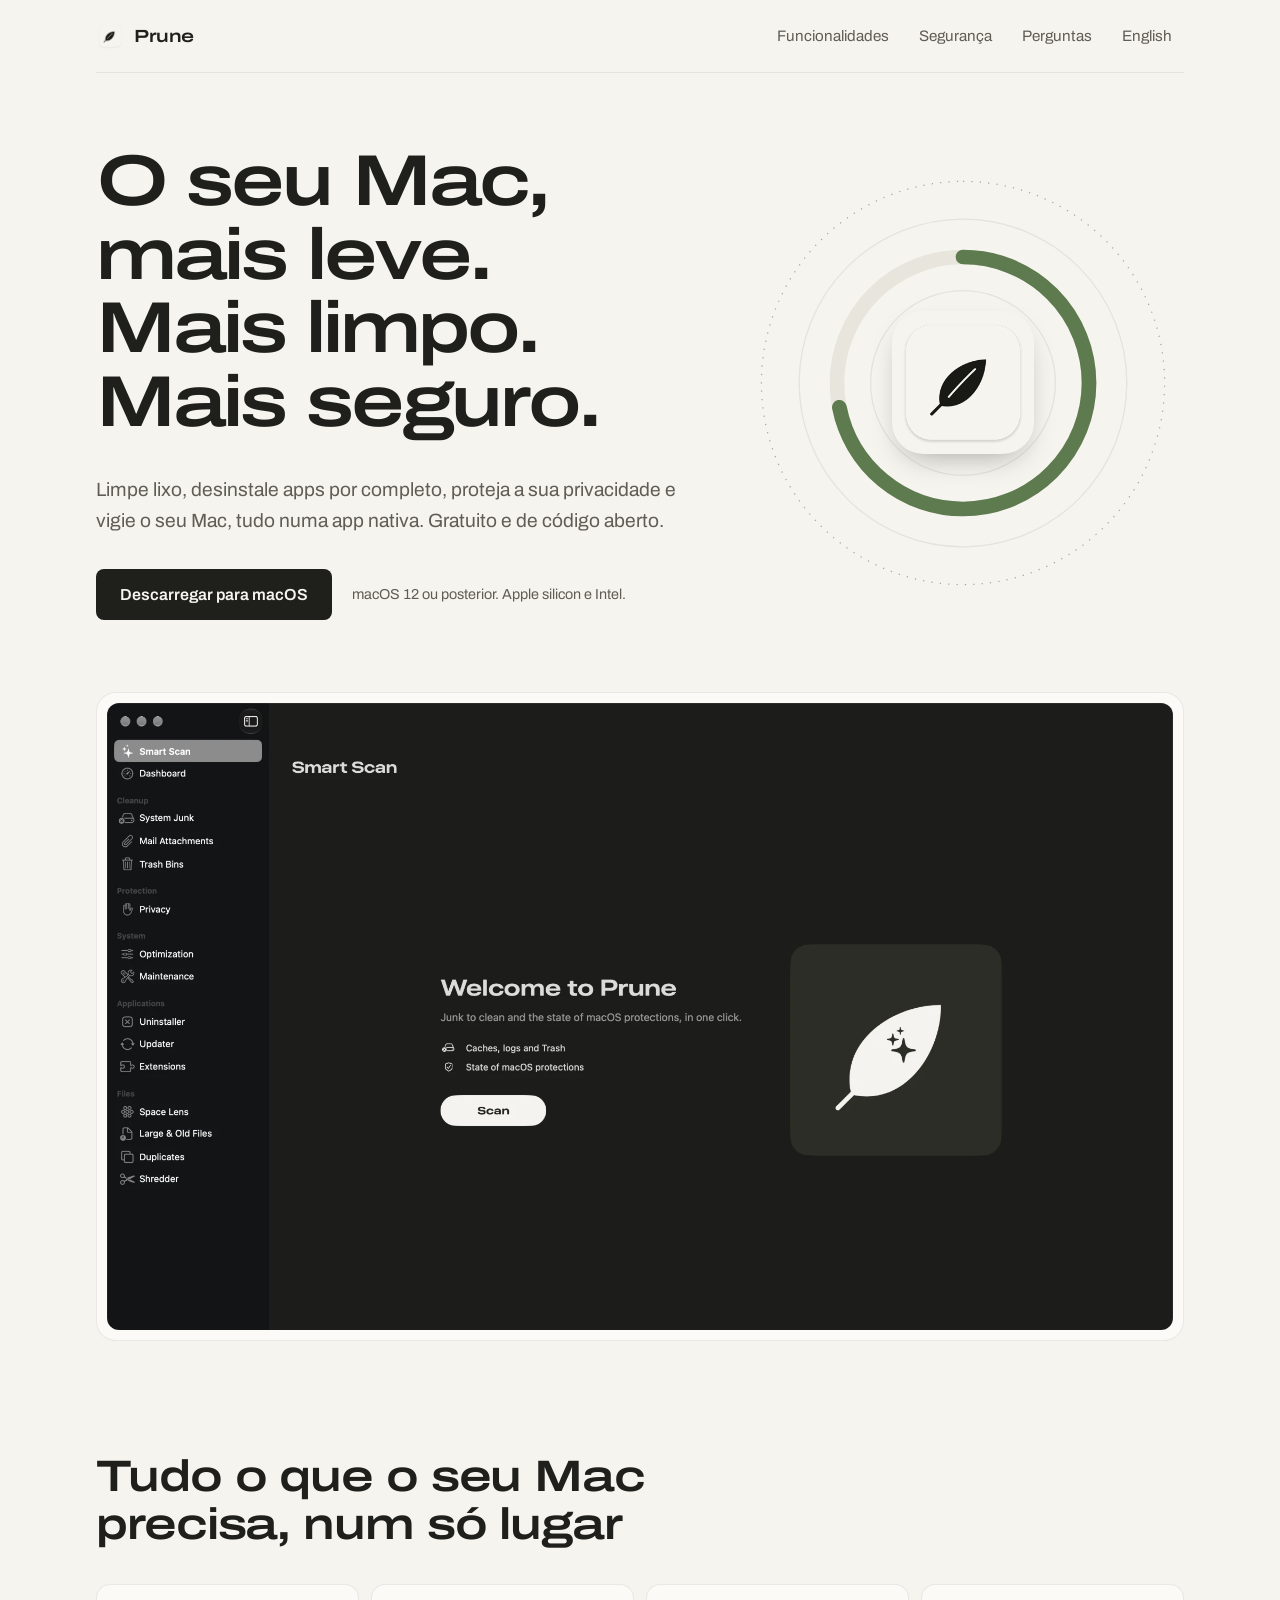
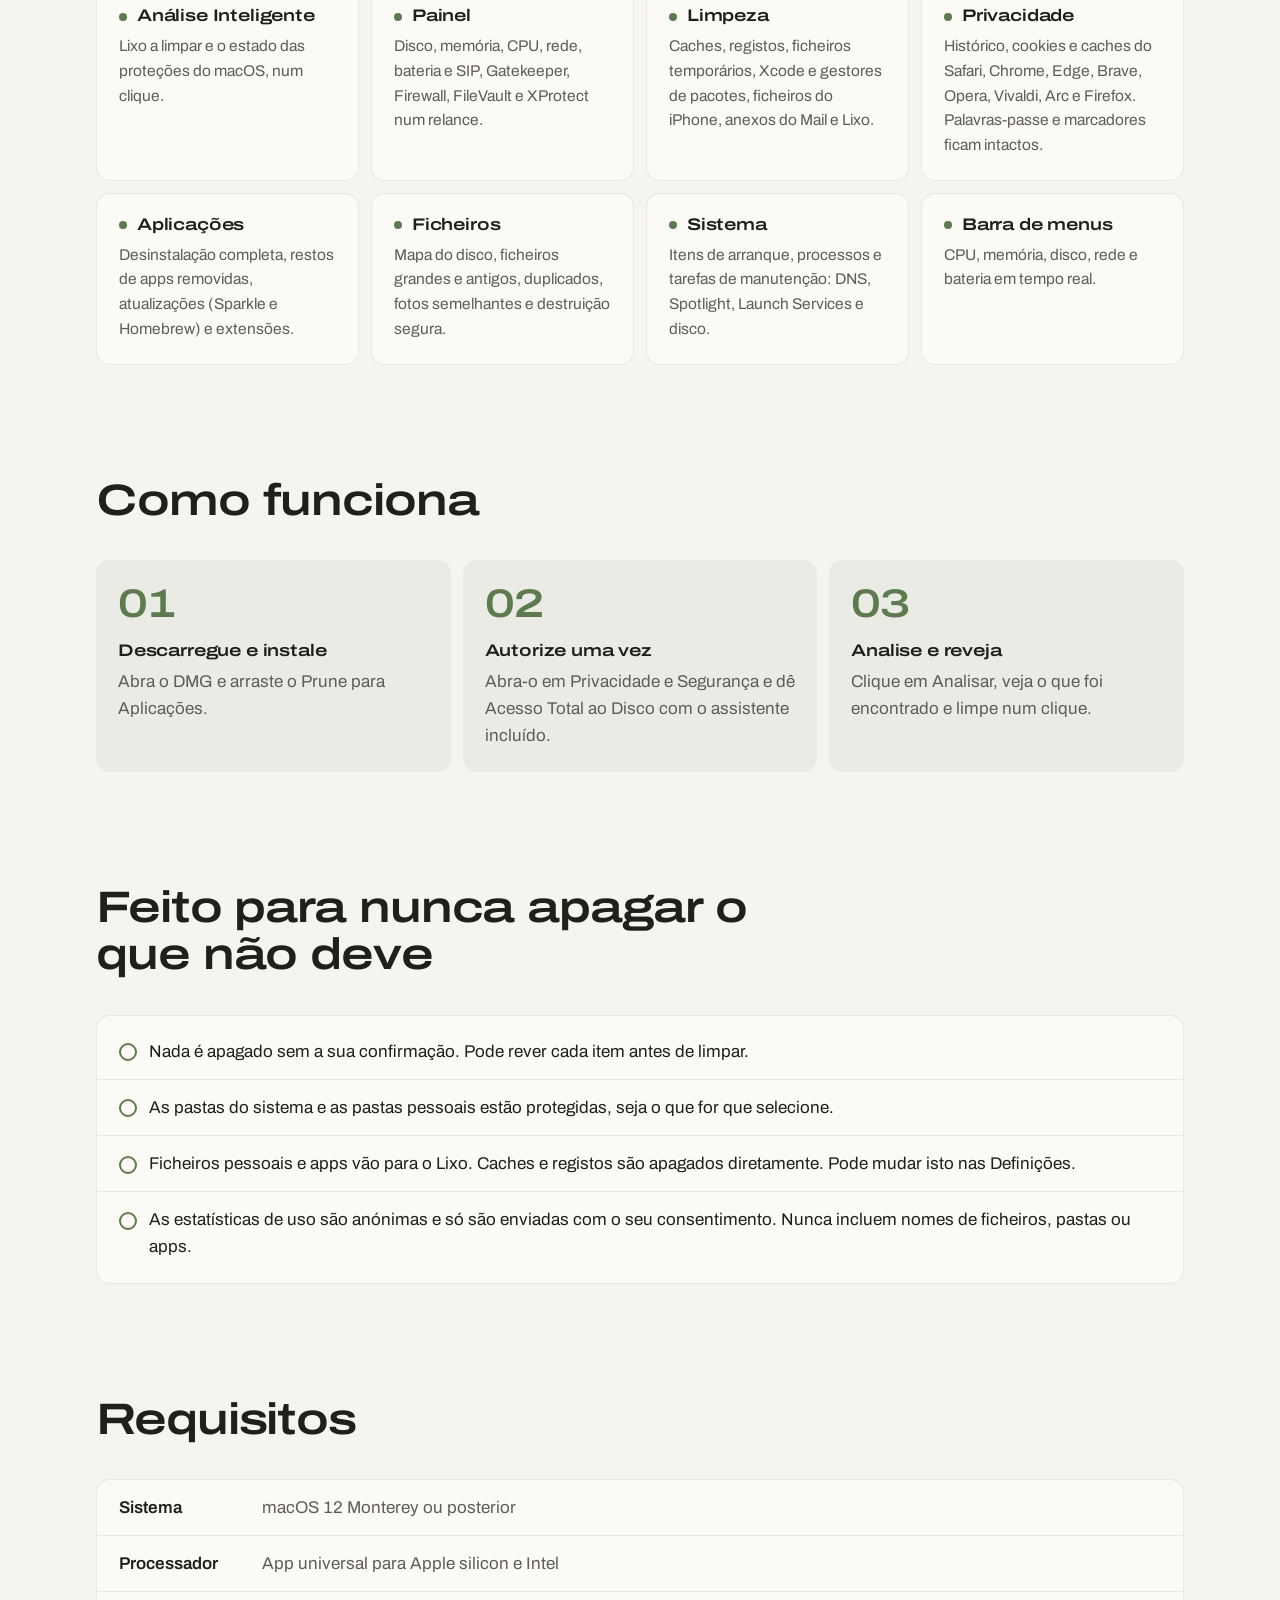
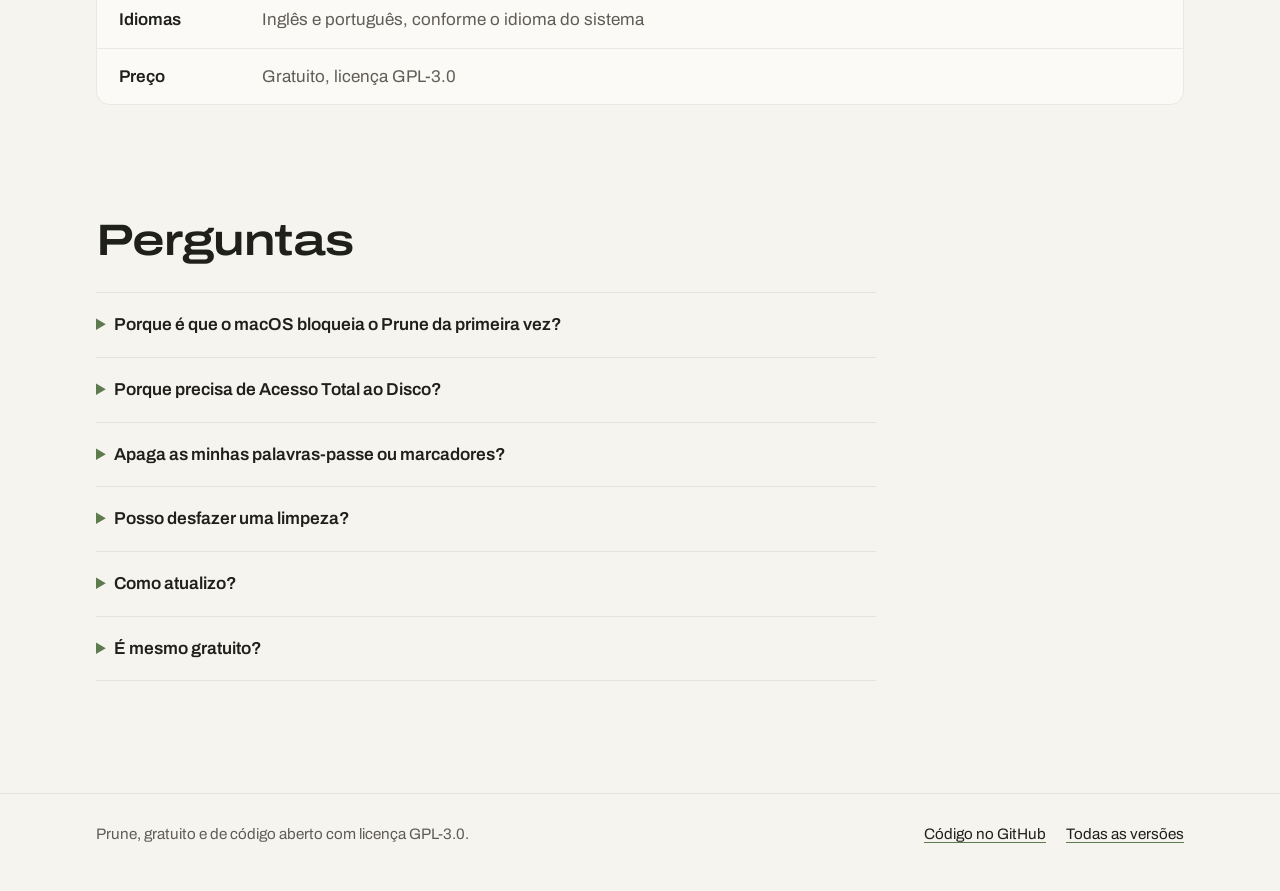
==== commit e0b22a1b: "Run on macOS 12 and add a macOS 12 pipeline (1.8.0)" ====
--- a/site/pt/index.html
+++ b/site/pt/index.html
@@ -3,9 +3,44 @@
 <head>
 <meta charset="utf-8">
 <meta name="viewport" content="width=device-width, initial-scale=1">
-<title>Prune para Mac</title>
-<meta name="description" content="O Prune é um limpador gratuito e de código aberto para Mac: limpe lixo, desinstale apps por completo, proteja a sua privacidade e vigie o seu Mac.">
-<link rel="alternate" hreflang="en" href="../">
+<title>Prune: limpador de Mac gratuito e de código aberto</title>
+<meta name="description" content="Limpador e desinstalador gratuito e de código aberto para Mac: limpe lixo, remova apps por completo, apague o histórico dos browsers e vigie o seu Mac.">
+<link rel="canonical" href="https://viniciuslopesgit.github.io/prune/pt/">
+<link rel="alternate" hreflang="en" href="https://viniciuslopesgit.github.io/prune/">
+<link rel="alternate" hreflang="pt-PT" href="https://viniciuslopesgit.github.io/prune/pt/">
+<link rel="alternate" hreflang="x-default" href="https://viniciuslopesgit.github.io/prune/">
+<link rel="icon" type="image/png" href="../icon.png">
+<link rel="apple-touch-icon" href="../icon.png">
+<meta property="og:type" content="website">
+<meta property="og:site_name" content="Prune">
+<meta property="og:title" content="Prune: limpador de Mac gratuito e de código aberto">
+<meta property="og:description" content="Limpe lixo, desinstale apps por completo, proteja a sua privacidade e vigie o seu Mac, tudo numa app nativa. Gratuito e de código aberto.">
+<meta property="og:url" content="https://viniciuslopesgit.github.io/prune/pt/">
+<meta property="og:image" content="https://viniciuslopesgit.github.io/prune/og.png">
+<meta property="og:image:width" content="1200">
+<meta property="og:image:height" content="630">
+<meta property="og:image:alt" content="Prune, um limpador de Mac gratuito e de código aberto, ao lado da janela do Smart Scan">
+<meta property="og:locale" content="pt_PT">
+<meta property="og:locale:alternate" content="en_US">
+<meta name="twitter:card" content="summary_large_image">
+<script type="application/ld+json">
+{
+  "@context": "https://schema.org",
+  "@type": "SoftwareApplication",
+  "name": "Prune",
+  "description": "Limpador e desinstalador gratuito e de código aberto para Mac: limpe lixo, remova apps por completo, apague o histórico dos browsers e vigie o seu Mac.",
+  "url": "https://viniciuslopesgit.github.io/prune/pt/",
+  "downloadUrl": "https://github.com/viniciuslopesgit/prune/releases/latest",
+  "image": "https://viniciuslopesgit.github.io/prune/og.png",
+  "screenshot": "https://viniciuslopesgit.github.io/prune/screenshot.png",
+  "applicationCategory": "UtilitiesApplication",
+  "operatingSystem": "macOS 12 ou posterior",
+  "inLanguage": ["en", "pt-PT"],
+  "license": "https://www.gnu.org/licenses/gpl-3.0.html",
+  "isAccessibleForFree": true,
+  "offers": { "@type": "Offer", "price": "0", "priceCurrency": "USD" }
+}
+</script>
 <link rel="preconnect" href="https://fonts.googleapis.com">
 <link rel="stylesheet" href="https://fonts.googleapis.com/css2?family=Archivo:wdth,wght@62..125,100..900&display=swap">
 <link rel="stylesheet" href="../style.css">
@@ -29,7 +64,7 @@
   <p class="lede">Limpe lixo, desinstale apps por completo, proteja a sua privacidade e vigie o seu Mac, tudo numa app nativa. Gratuito e de código aberto.</p>
   <div class="cta">
     <a class="button" href="https://github.com/viniciuslopesgit/prune/releases/latest">Descarregar para macOS</a>
-    <p class="note">macOS 14 ou posterior. Apple silicon e Intel.</p>
+    <p class="note">macOS 12 ou posterior. Apple silicon e Intel.</p>
   </div>
   </div>
   <div class="scan" aria-hidden="true"><svg viewBox="0 0 200 200"><circle class="r" cx="100" cy="100" r="96"/><circle class="r" cx="100" cy="100" r="78"/><circle class="track" cx="100" cy="100" r="60"/><circle class="arc" cx="100" cy="100" r="60" pathLength="100"/><circle class="r" cx="100" cy="100" r="44"/></svg><img src="../icon.png" width="128" height="128" alt=""></div>
@@ -71,7 +106,7 @@
 <section aria-labelledby="r-h">
   <h2 id="r-h">Requisitos</h2>
   <dl class="req">
-    <dt>Sistema</dt><dd>macOS 14 Sonoma ou posterior</dd>
+    <dt>Sistema</dt><dd>macOS 12 Monterey ou posterior</dd>
     <dt>Processador</dt><dd>App universal para Apple silicon e Intel</dd>
     <dt>Idiomas</dt><dd>Inglês e português, conforme o idioma do sistema</dd>
     <dt>Preço</dt><dd>Gratuito, licença GPL-3.0</dd>
@@ -81,7 +116,14 @@
 <section id="faq" aria-labelledby="q-h">
   <h2 id="q-h">Perguntas</h2>
   <details><summary>Porque é que o macOS bloqueia o Prune da primeira vez?</summary>
-    <p>O Prune não está registado na Apple. Autorize-o uma vez em Definições do Sistema, Privacidade e Segurança, Abrir mesmo assim, ou execute no Terminal:</p>
+    <p>O Prune é um projeto gratuito e de código aberto, feito por programadores independentes, não por uma empresa. Para abrir sem aviso, uma app para Mac tem de ser notarizada pela Apple, o que exige uma conta paga de Apple Developer. O Prune ainda não é notarizado, por isso o macOS não consegue confirmar quem o fez e pergunta-lhe primeiro.</p>
+    <p>É um aviso de que o programador é desconhecido, não um sinal de que algo está errado com a app. Como o código é aberto, não precisa de acreditar só na nossa palavra:</p>
+    <ul>
+      <li>Leia cada linha do <a href="https://github.com/viniciuslopesgit/prune">código no GitHub</a>.</li>
+      <li>Confirme que o seu download é o que publicámos: cada versão lista os checksums em <code>SHA256SUMS</code>, e <code>shasum -a 256 Prune-*.dmg</code> mostra o seu.</li>
+      <li>Compile a app com <code>./scripts/build_app.sh</code>.</li>
+    </ul>
+    <p>Para a abrir, vá a Definições do Sistema, Privacidade e Segurança e clique em Abrir mesmo assim. Só precisa de o fazer uma vez. Ou execute no Terminal:</p>
     <pre><code>xattr -dr com.apple.quarantine /Applications/Prune.app</code></pre></details>
   <details><summary>Porque precisa de Acesso Total ao Disco?</summary>
     <p>Caches, registos e dados dos browsers estão em pastas que o macOS protege. Sem acesso, o Prune não os consegue ver nem limpar.</p></details>
--- a/site/style.css
+++ b/site/style.css
@@ -136,3 +136,7 @@
   .safety { margin-top: 0; }
   ol.steps { margin-bottom: 80px; }
 }
+details ul { margin: 12px 0 0; padding-left: 1.2em; color: var(--muted); max-width: 62ch; }
+details li { margin-bottom: .4em; }
+details li::marker { color: var(--leaf); }
+details :not(pre) > code { font-size: .88em; background: var(--inset); padding: 1px 6px; border-radius: 5px; }
